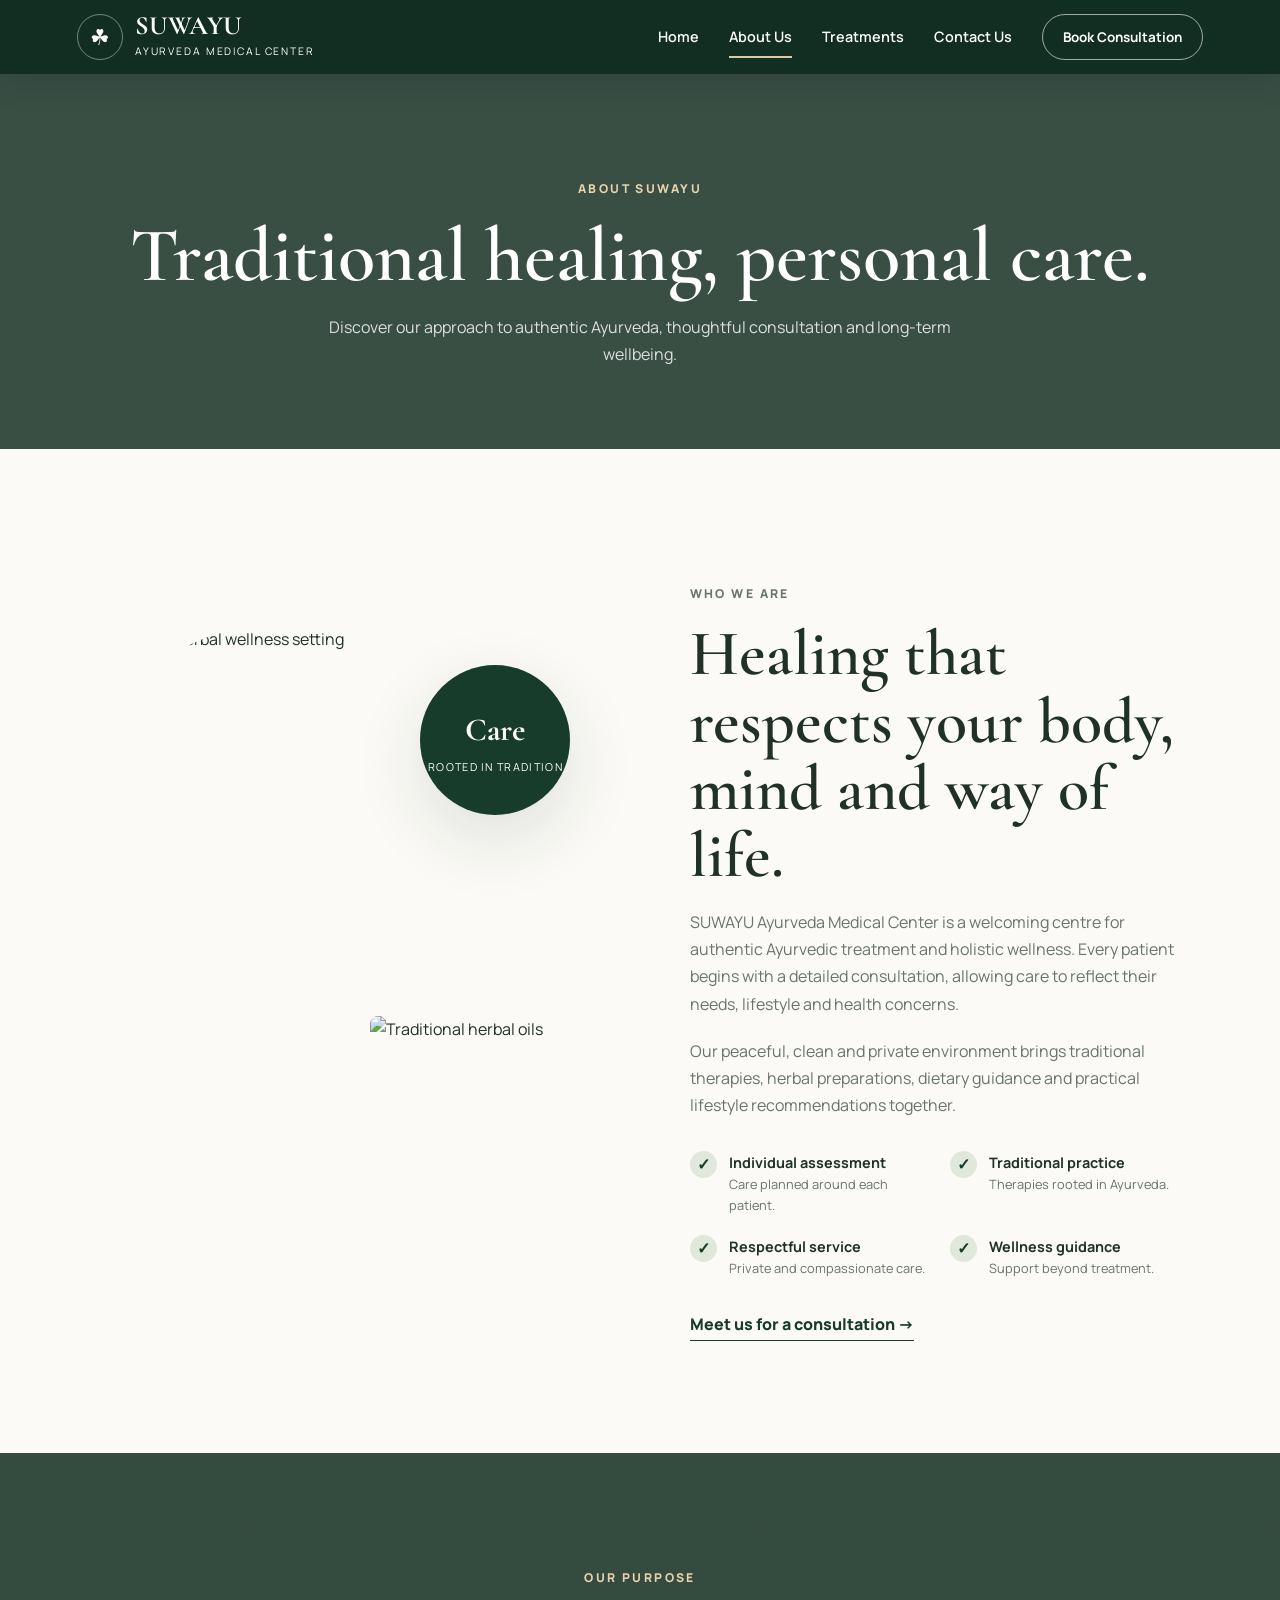
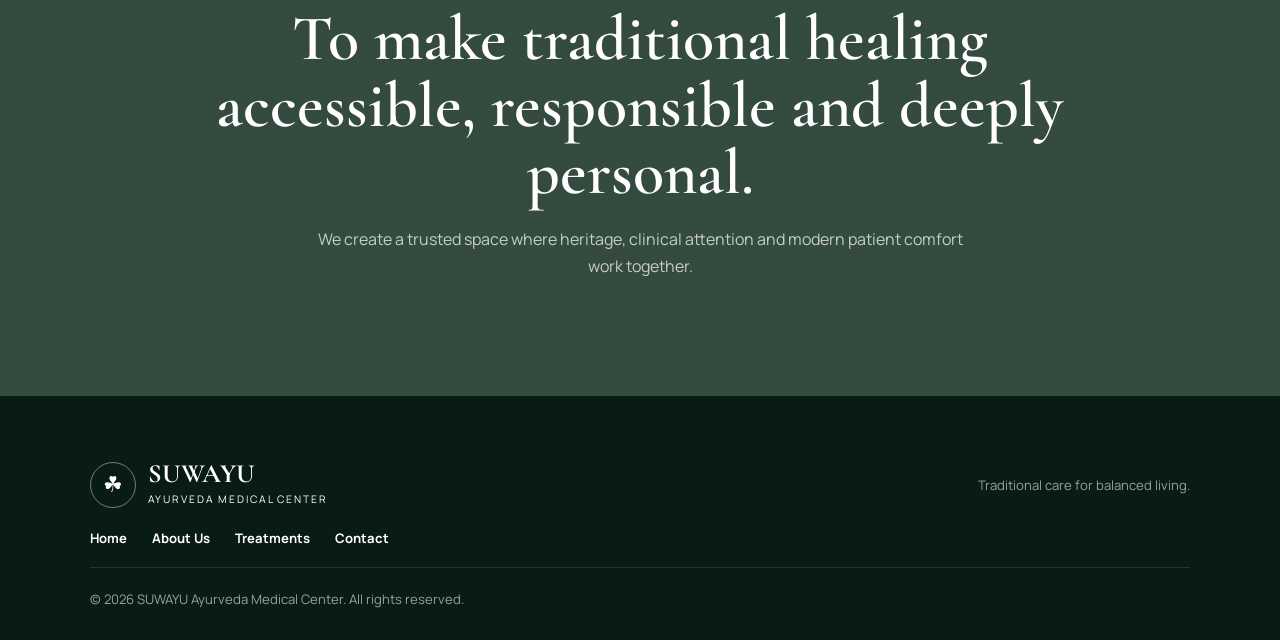
==== about.html @ ea16b59e "Add files via upload" ====
<!DOCTYPE html><html lang="en"><head><meta charset="UTF-8"><meta name="viewport" content="width=device-width,initial-scale=1"><title>About Us | SUWAYU Ayurveda Medical Center</title><link rel="preconnect" href="https://fonts.googleapis.com"><link rel="preconnect" href="https://fonts.gstatic.com" crossorigin><link href="https://fonts.googleapis.com/css2?family=Cormorant+Garamond:wght@500;600;700&family=Manrope:wght@400;500;600;700&display=swap" rel="stylesheet"><link rel="stylesheet" href="styles.css"></head>
<body class="inner-page"><header class="site-header"><a href="index.html" class="brand"><span class="brand-mark">☘</span><span><strong>SUWAYU</strong><small>Ayurveda Medical Center</small></span></a><button class="menu-button" id="menuButton" aria-label="Open navigation" aria-expanded="false"><span></span><span></span><span></span></button><nav class="main-nav" id="mainNav"><a href="index.html" class="nav-link">Home</a><a href="about.html" class="nav-link active">About Us</a><a href="treatments.html" class="nav-link">Treatments</a><a href="contact.html" class="nav-link">Contact Us</a><a href="contact.html" class="nav-cta">Book Consultation</a></nav></header>
<main><section class="page-banner"><p class="eyebrow light">About SUWAYU</p><h1>Traditional healing, personal care.</h1><p>Discover our approach to authentic Ayurveda, thoughtful consultation and long-term wellbeing.</p></section>
<section class="about section"><div class="about-images reveal"><img class="about-main" src="https://images.unsplash.com/photo-1515377905703-c4788e51af15?auto=format&fit=crop&w=1000&q=85" alt="Peaceful herbal wellness setting"><img class="about-small" src="https://images.unsplash.com/photo-1611073615848-d6ff6215931f?auto=format&fit=crop&w=700&q=85" alt="Traditional herbal oils"><div class="experience-badge"><strong>Care</strong><span>Rooted in tradition</span></div></div><div class="about-content reveal"><p class="eyebrow">Who we are</p><h2>Healing that respects your body, mind and way of life.</h2><p>SUWAYU Ayurveda Medical Center is a welcoming centre for authentic Ayurvedic treatment and holistic wellness. Every patient begins with a detailed consultation, allowing care to reflect their needs, lifestyle and health concerns.</p><p>Our peaceful, clean and private environment brings traditional therapies, herbal preparations, dietary guidance and practical lifestyle recommendations together.</p><div class="values"><div><span>✓</span><p><strong>Individual assessment</strong><br>Care planned around each patient.</p></div><div><span>✓</span><p><strong>Traditional practice</strong><br>Therapies rooted in Ayurveda.</p></div><div><span>✓</span><p><strong>Respectful service</strong><br>Private and compassionate care.</p></div><div><span>✓</span><p><strong>Wellness guidance</strong><br>Support beyond treatment.</p></div></div><a href="contact.html" class="text-link">Meet us for a consultation <span>→</span></a></div></section><section class="mission section"><div class="mission-card reveal"><p class="eyebrow light">Our purpose</p><h2>To make traditional healing accessible, responsible and deeply personal.</h2><p>We create a trusted space where heritage, clinical attention and modern patient comfort work together.</p></div></section></main>
<footer><div class="footer-brand"><span class="brand-mark">☘</span><div><strong>SUWAYU</strong><small>Ayurveda Medical Center</small></div></div><p>Traditional care for balanced living.</p><div class="footer-links"><a href="index.html">Home</a><a href="about.html">About Us</a><a href="treatments.html">Treatments</a><a href="contact.html">Contact</a></div><p class="copyright">© <span id="year"></span> SUWAYU Ayurveda Medical Center. All rights reserved.</p></footer><button class="back-to-top" id="backToTop">↑</button><script src="script.js"></script></body></html>
---- styles.css ----
:root {
    --forest: #173c2b;
    --forest-dark: #0e291d;
    --leaf: #5f7e4d;
    --sage: #dfe8da;
    --cream: #f6f1e7;
    --sand: #dfc9a4;
    --gold: #b18b4d;
    --ink: #203129;
    --muted: #68746d;
    --white: #ffffff;
    --shadow: 0 24px 70px rgba(19, 49, 34, .12);
    --radius: 24px;
}

* { box-sizing: border-box; margin: 0; padding: 0; }
html { scroll-behavior: smooth; }
body {
    font-family: "Manrope", sans-serif;
    color: var(--ink);
    background: #fbfaf6;
    line-height: 1.7;
    overflow-x: hidden;
}
img { width: 100%; display: block; object-fit: cover; }
a { color: inherit; text-decoration: none; }
button, input, textarea, select { font: inherit; }
button { cursor: pointer; }
section { scroll-margin-top: 90px; }
.home-preview { display: none; }
.inner-page .site-header {
    position: fixed;
    height: 74px;
    background: rgba(14, 41, 29, .98);
    box-shadow: 0 10px 30px rgba(0,0,0,.12);
}
.inner-page main { padding-top: 74px; }
.page-banner {
    padding: 105px 6% 80px;
    color: white;
    text-align: center;
    background: linear-gradient(rgba(14,41,29,.82), rgba(14,41,29,.82)), url('https://images.unsplash.com/photo-1600334089648-b0d9d3028eb2?auto=format&fit=crop&w=1800&q=80') center/cover;
}
.page-banner h1 { font: 600 clamp(3rem, 6vw, 5.2rem)/1.05 "Cormorant Garamond", serif; }
.page-banner p:last-child { max-width: 650px; margin: 18px auto 0; color: rgba(255,255,255,.82); }

.site-header {
    position: fixed;
    top: 0;
    left: 0;
    width: 100%;
    height: 86px;
    padding: 0 6%;
    display: flex;
    align-items: center;
    justify-content: space-between;
    z-index: 1000;
    color: white;
    transition: .35s ease;
}
.site-header.scrolled {
    height: 74px;
    background: rgba(14, 41, 29, .96);
    backdrop-filter: blur(16px);
    box-shadow: 0 10px 30px rgba(0,0,0,.12);
}
.brand, .footer-brand {
    display: flex;
    align-items: center;
    gap: 12px;
}
.brand-mark {
    width: 46px;
    height: 46px;
    border: 1px solid rgba(255,255,255,.42);
    border-radius: 50%;
    display: grid;
    place-items: center;
    font-size: 1.35rem;
}
.brand strong, .footer-brand strong {
    display: block;
    font-family: "Cormorant Garamond", serif;
    font-size: 1.65rem;
    line-height: 1;
}
.brand small, .footer-brand small {
    display: block;
    margin-top: 4px;
    font-size: .65rem;
    text-transform: uppercase;
    letter-spacing: .18em;
}
.main-nav {
    display: flex;
    align-items: center;
    gap: 30px;
}
.nav-link {
    font-size: .9rem;
    font-weight: 600;
    position: relative;
}
.nav-link::after {
    content: "";
    position: absolute;
    left: 0;
    bottom: -9px;
    width: 0;
    height: 2px;
    background: var(--sand);
    transition: .25s;
}
.nav-link:hover::after, .nav-link.active::after { width: 100%; }
.nav-cta {
    border: 1px solid rgba(255,255,255,.6);
    border-radius: 999px;
    padding: 11px 20px;
    font-size: .84rem;
    font-weight: 700;
}
.menu-button {
    display: none;
    border: 0;
    background: transparent;
}
.menu-button span {
    display: block;
    width: 26px;
    height: 2px;
    margin: 5px;
    background: white;
}

.hero {
    height: min(900px, 100vh);
    min-height: 720px;
    color: white;
    position: relative;
    overflow: hidden;
}
.slide {
    position: absolute;
    inset: 0;
    background-size: cover;
    background-position: center;
    opacity: 0;
    transform: scale(1.06);
    transition: opacity 1s ease, transform 7s ease;
}
.slide.active { opacity: 1; transform: scale(1); }
.hero::after {
    content: "";
    position: absolute;
    inset: 0;
    background: linear-gradient(180deg, rgba(0,0,0,.12), transparent 55%, rgba(0,0,0,.38));
    pointer-events: none;
}
.hero-content {
    position: relative;
    z-index: 2;
    width: min(760px, 88%);
    padding-top: 220px;
    margin-left: 8%;
}
.eyebrow {
    color: var(--gold);
    font-size: .76rem;
    font-weight: 800;
    letter-spacing: .2em;
    text-transform: uppercase;
    margin-bottom: 16px;
}
.eyebrow.light { color: #e7d2a9; }
.hero h1, h2, .contact-form h3 {
    font-family: "Cormorant Garamond", serif;
    line-height: 1.05;
    font-weight: 600;
}
.hero h1 {
    max-width: 720px;
    font-size: clamp(3.5rem, 7vw, 6.4rem);
    letter-spacing: -.035em;
}
.hero-content > p:not(.eyebrow) {
    max-width: 630px;
    margin-top: 24px;
    color: rgba(255,255,255,.84);
    font-size: 1.05rem;
}
.hero-actions { display: flex; gap: 14px; margin-top: 36px; flex-wrap: wrap; }
.button {
    display: inline-flex;
    align-items: center;
    justify-content: center;
    border: 0;
    border-radius: 999px;
    padding: 14px 24px;
    font-weight: 800;
    font-size: .88rem;
    transition: transform .25s, background .25s;
}
.button:hover { transform: translateY(-3px); }
.button-primary { background: var(--sand); color: var(--forest-dark); }
.button-outline { border: 1px solid rgba(255,255,255,.65); color: white; }
.button-dark { width: 100%; background: var(--forest); color: white; }
.hero-stats {
    position: absolute;
    right: 7%;
    bottom: 58px;
    z-index: 2;
    display: flex;
    gap: 1px;
    background: rgba(255,255,255,.18);
    backdrop-filter: blur(12px);
}
.hero-stats div {
    min-width: 155px;
    padding: 20px 25px;
    background: rgba(14,41,29,.68);
}
.hero-stats strong { display: block; font-family: "Cormorant Garamond", serif; font-size: 1.4rem; }
.hero-stats span { font-size: .72rem; color: rgba(255,255,255,.66); }
.slider-controls {
    position: absolute;
    left: 8%;
    bottom: 62px;
    z-index: 3;
    display: flex;
    align-items: center;
    gap: 14px;
}
.slider-arrow {
    width: 42px; height: 42px;
    border-radius: 50%;
    border: 1px solid rgba(255,255,255,.5);
    background: rgba(0,0,0,.12);
    color: white;
}
.slider-dots { display: flex; gap: 8px; }
.slider-dot {
    width: 22px; height: 3px;
    border: 0;
    background: rgba(255,255,255,.4);
}
.slider-dot.active { background: white; }

.section { padding: 115px 7%; }
.section-heading { max-width: 680px; margin-bottom: 52px; }
.section-heading.centered { text-align: center; margin-left: auto; margin-right: auto; }
.section-heading h2, .about-content h2, .mission-card h2, .contact-details h2 {
    font-size: clamp(2.7rem, 5vw, 4.7rem);
}
.section-heading > p:last-child, .about-content > p, .mission-card > p:last-child {
    color: var(--muted);
    margin-top: 20px;
}
.quick-services { background: var(--cream); }
.service-grid {
    display: grid;
    grid-template-columns: repeat(4, 1fr);
    gap: 18px;
}
.mini-card {
    min-height: 270px;
    padding: 32px;
    background: rgba(255,255,255,.7);
    border: 1px solid rgba(23,60,43,.08);
    border-radius: 20px;
    transition: .3s;
}
.mini-card:hover { transform: translateY(-8px); box-shadow: var(--shadow); background: white; }
.mini-card > span { color: var(--gold); font-weight: 800; font-size: .78rem; }
.mini-card h3, .treatment-card h3, .process-step h3 {
    font-family: "Cormorant Garamond", serif;
    font-size: 2rem;
    margin: 34px 0 12px;
}
.mini-card p, .treatment-card p, .process-step p { color: var(--muted); font-size: .91rem; }

.about {
    display: grid;
    grid-template-columns: 1fr 1fr;
    gap: 9%;
    align-items: center;
}
.about-images { position: relative; min-height: 650px; }
.about-main {
    width: 84%;
    height: 590px;
    border-radius: 180px 180px 24px 24px;
}
.about-small {
    position: absolute;
    right: 0;
    bottom: 10px;
    width: 46%;
    height: 260px;
    border: 10px solid #fbfaf6;
    border-radius: 18px;
}
.experience-badge {
    position: absolute;
    right: 4%;
    top: 6%;
    width: 150px;
    height: 150px;
    border-radius: 50%;
    background: var(--forest);
    color: white;
    display: grid;
    place-content: center;
    text-align: center;
    box-shadow: var(--shadow);
}
.experience-badge strong { font-family: "Cormorant Garamond", serif; font-size: 2rem; }
.experience-badge span { font-size: .68rem; text-transform: uppercase; letter-spacing: .12em; }
.about-content > p { margin-bottom: 16px; }
.values {
    display: grid;
    grid-template-columns: 1fr 1fr;
    gap: 20px;
    margin: 32px 0;
}
.values div { display: flex; gap: 12px; }
.values span {
    flex: 0 0 27px; height: 27px;
    border-radius: 50%;
    display: grid; place-items: center;
    background: var(--sage);
    color: var(--forest);
    font-weight: 900;
}
.values p { font-size: .8rem; line-height: 1.6; color: var(--muted); }
.values strong { color: var(--ink); font-size: .9rem; }
.text-link { font-weight: 800; color: var(--forest); border-bottom: 1px solid var(--forest); padding-bottom: 5px; }

.mission {
    min-height: 520px;
    display: grid;
    place-items: center;
    background:
        linear-gradient(rgba(14,41,29,.84), rgba(14,41,29,.84)),
        url('https://images.unsplash.com/photo-1540555700478-4be289fbecef?auto=format&fit=crop&w=2000&q=85') center/cover fixed;
}
.mission-card { max-width: 920px; text-align: center; color: white; }
.mission-card > p:last-child { color: rgba(255,255,255,.72); max-width: 680px; margin-left: auto; margin-right: auto; }

.treatments { background: #f9f7f1; }
.treatment-grid {
    display: grid;
    grid-template-columns: repeat(2, 1fr);
    gap: 24px;
}
.treatment-card {
    min-height: 420px;
    display: grid;
    grid-template-columns: .9fr 1.1fr;
    overflow: hidden;
    border-radius: var(--radius);
    background: white;
    box-shadow: 0 10px 35px rgba(23,60,43,.06);
    transition: .3s;
}
.treatment-card:hover { transform: translateY(-6px); box-shadow: var(--shadow); }
.treatment-card img { height: 100%; min-height: 420px; }
.treatment-card > div { padding: 38px 32px; display: flex; flex-direction: column; align-items: flex-start; }
.treatment-card span { color: var(--gold); font-size: .7rem; font-weight: 800; text-transform: uppercase; letter-spacing: .16em; }
.treatment-card h3 { margin: 22px 0 14px; font-size: 2.15rem; line-height: 1.05; }
.treatment-card h3 small { display: block; margin-top: 10px; font-family: "Manrope", sans-serif; font-size: .9rem; }
.treatment-card a:not(.button) { margin-top: auto; padding-top: 28px; color: var(--forest); font-weight: 800; font-size: .82rem; }
.consultation-card { background: var(--forest); color: white; grid-template-columns: 1fr; }
.consultation-card > div { padding: 52px; justify-content: center; }
.consultation-card p { color: rgba(255,255,255,.68); }
.consultation-card .button { margin-top: 28px; }

.process { background: var(--white); }
.process-grid { display: grid; grid-template-columns: repeat(4, 1fr); position: relative; }
.process-grid::before {
    content: "";
    position: absolute;
    top: 30px; left: 12%; right: 12%;
    height: 1px; background: #d8dfda;
}
.process-step { text-align: center; padding: 0 25px; position: relative; }
.process-step strong {
    width: 60px; height: 60px;
    border-radius: 50%;
    display: grid; place-items: center;
    margin: auto;
    background: var(--cream);
    color: var(--forest);
    border: 1px solid #d8dfda;
    position: relative;
}
.process-step h3 { margin: 24px 0 8px; font-size: 1.65rem; }

.contact { padding-bottom: 0; }
.contact-panel {
    display: grid;
    grid-template-columns: .85fr 1.15fr;
    border-radius: 30px;
    overflow: hidden;
    box-shadow: var(--shadow);
}
.contact-details { background: var(--forest-dark); color: white; padding: 65px; }
.contact-details > p:nth-of-type(2) { color: rgba(255,255,255,.67); margin: 20px 0 36px; }
.contact-item { display: flex; gap: 18px; margin: 25px 0; }
.contact-item > span {
    width: 42px; height: 42px; flex: 0 0 42px;
    border-radius: 50%; display: grid; place-items: center;
    background: rgba(255,255,255,.08); color: var(--sand);
}
.contact-item strong { font-size: .84rem; }
.contact-item p { color: rgba(255,255,255,.65); font-size: .82rem; margin-top: 4px; }
.contact-form { padding: 65px; background: var(--cream); }
.contact-form h3 { font-size: 2.6rem; margin-bottom: 28px; }
.field-row { display: grid; grid-template-columns: 1fr 1fr; gap: 16px; }
label { display: block; margin-bottom: 17px; font-size: .75rem; font-weight: 800; }
input, textarea, select {
    width: 100%;
    margin-top: 7px;
    padding: 14px 16px;
    border: 1px solid #d4d9d4;
    border-radius: 10px;
    background: rgba(255,255,255,.7);
    color: var(--ink);
    outline: none;
}
input:focus, textarea:focus, select:focus { border-color: var(--leaf); box-shadow: 0 0 0 3px rgba(95,126,77,.12); }
textarea { resize: vertical; }
.form-message { min-height: 24px; margin-top: 12px; font-size: .8rem; color: var(--forest); }
.map-wrap { margin: 55px -7% 0; line-height: 0; }

footer {
    background: #091c14;
    color: white;
    padding: 65px 7% 30px;
    display: grid;
    grid-template-columns: 1fr auto;
    gap: 18px;
    align-items: center;
}
footer > p { color: rgba(255,255,255,.58); font-size: .82rem; }
.footer-links { display: flex; gap: 25px; font-size: .82rem; font-weight: 700; }
.copyright, .disclaimer { grid-column: 1 / -1; border-top: 1px solid rgba(255,255,255,.1); padding-top: 20px; }
.disclaimer { border: 0; padding-top: 0; font-size: .7rem; }

.back-to-top {
    position: fixed;
    right: 25px;
    bottom: 25px;
    width: 46px;
    height: 46px;
    border: 0;
    border-radius: 50%;
    background: var(--forest);
    color: white;
    z-index: 900;
    opacity: 0;
    pointer-events: none;
    transform: translateY(10px);
    transition: .3s;
}
.back-to-top.visible { opacity: 1; pointer-events: auto; transform: translateY(0); }

.reveal { opacity: 0; transform: translateY(25px); transition: opacity .8s ease, transform .8s ease; }
.reveal.visible { opacity: 1; transform: none; }

/* Individual treatment pages */
.treatment-hero {
    min-height: 650px;
    padding: 150px 8% 80px;
    display: flex;
    align-items: center;
    color: white;
    background-position: center;
    background-size: cover;
}
.treatment-hero > div { max-width: 760px; }
.treatment-hero h1 {
    font: 600 clamp(3.5rem, 7vw, 6rem)/1.05 "Cormorant Garamond", serif;
}
.treatment-hero p:last-child {
    max-width: 650px;
    margin-top: 20px;
    color: rgba(255,255,255,.82);
}
.treatment-details {
    display: grid;
    grid-template-columns: 1fr 1fr;
    gap: 7%;
}
.treatment-details h2 {
    font: 600 clamp(2.7rem, 5vw, 4.2rem)/1.05 "Cormorant Garamond", serif;
    margin-bottom: 20px;
}
.treatment-details > div > p:not(.eyebrow) { color: var(--muted); }
.treatment-details img {
    height: 350px;
    margin-top: 30px;
    border-radius: 22px;
}
.workflow-list { display: grid; gap: 14px; }
.workflow-list article {
    position: relative;
    padding: 22px 22px 22px 78px;
    border: 1px solid rgba(23,60,43,.1);
    border-radius: 16px;
    background: white;
}
.workflow-list article strong {
    position: absolute;
    left: 20px;
    top: 24px;
    width: 40px;
    height: 40px;
    display: grid;
    place-items: center;
    border-radius: 50%;
    background: var(--sage);
    color: var(--forest);
}
.workflow-list h3 {
    margin: 0 0 5px;
    font-family: "Cormorant Garamond", serif;
    font-size: 1.55rem;
}
.workflow-list p { color: var(--muted); font-size: .85rem; }
.safety-note {
    margin-top: 20px;
    padding: 16px;
    border-left: 4px solid var(--gold);
    background: var(--cream);
    font-size: .82rem;
}
.treatment-cta {
    padding: 85px 7%;
    color: white;
    text-align: center;
    background: var(--forest);
}
.treatment-cta h2 {
    font: 600 clamp(2.5rem, 5vw, 4rem)/1.05 "Cormorant Garamond", serif;
}
.treatment-cta p { margin: 15px 0 25px; color: rgba(255,255,255,.7); }

@media (max-width: 1100px) {
    .main-nav { gap: 18px; }
    .nav-cta { display: none; }
    .service-grid { grid-template-columns: repeat(2, 1fr); }
    .about { gap: 5%; }
    .treatment-card { grid-template-columns: 1fr; }
    .treatment-card img { height: 260px; min-height: 260px; }
}

@media (max-width: 820px) {
    .site-header { padding: 0 5%; }
    .menu-button { display: block; }
    .main-nav {
        position: absolute;
        top: 74px;
        left: 5%;
        right: 5%;
        padding: 24px;
        border-radius: 16px;
        background: var(--forest-dark);
        flex-direction: column;
        align-items: flex-start;
        transform: translateY(-15px);
        opacity: 0;
        pointer-events: none;
        transition: .25s;
    }
    .main-nav.open { opacity: 1; transform: none; pointer-events: auto; }
    .hero { min-height: 760px; }
    .hero-content { margin-left: 6%; padding-top: 180px; }
    .hero-stats { display: none; }
    .slider-controls { left: 6%; }
    .section { padding: 85px 6%; }
    .about { grid-template-columns: 1fr; }
    .about-images { min-height: 560px; }
    .about-main { height: 500px; }
    .treatment-grid { grid-template-columns: 1fr; }
    .process-grid { grid-template-columns: repeat(2, 1fr); gap: 45px 15px; }
    .process-grid::before { display: none; }
    .contact-panel { grid-template-columns: 1fr; }
    .treatment-details { grid-template-columns: 1fr; gap: 55px; }
    .map-wrap { margin-left: -6%; margin-right: -6%; }
}

@media (max-width: 560px) {
    .brand strong { font-size: 1.35rem; }
    .brand-mark { width: 40px; height: 40px; }
    .hero h1 { font-size: 3.25rem; }
    .hero-content { padding-top: 150px; }
    .service-grid, .values, .process-grid, .field-row { grid-template-columns: 1fr; }
    .about-images { min-height: 460px; }
    .about-main { width: 92%; height: 420px; }
    .about-small { height: 190px; }
    .experience-badge { width: 120px; height: 120px; }
    .treatment-card > div, .consultation-card > div { padding: 32px 25px; }
    .contact-details, .contact-form { padding: 42px 25px; }
    .treatment-hero { min-height: 600px; padding: 130px 6% 60px; }
    .treatment-hero h1 { font-size: 3.2rem; }
    .treatment-details img { height: 260px; }
    .section-heading h2, .about-content h2, .mission-card h2, .contact-details h2 { font-size: 2.8rem; }
    footer { grid-template-columns: 1fr; }
    .footer-links { flex-wrap: wrap; }
}
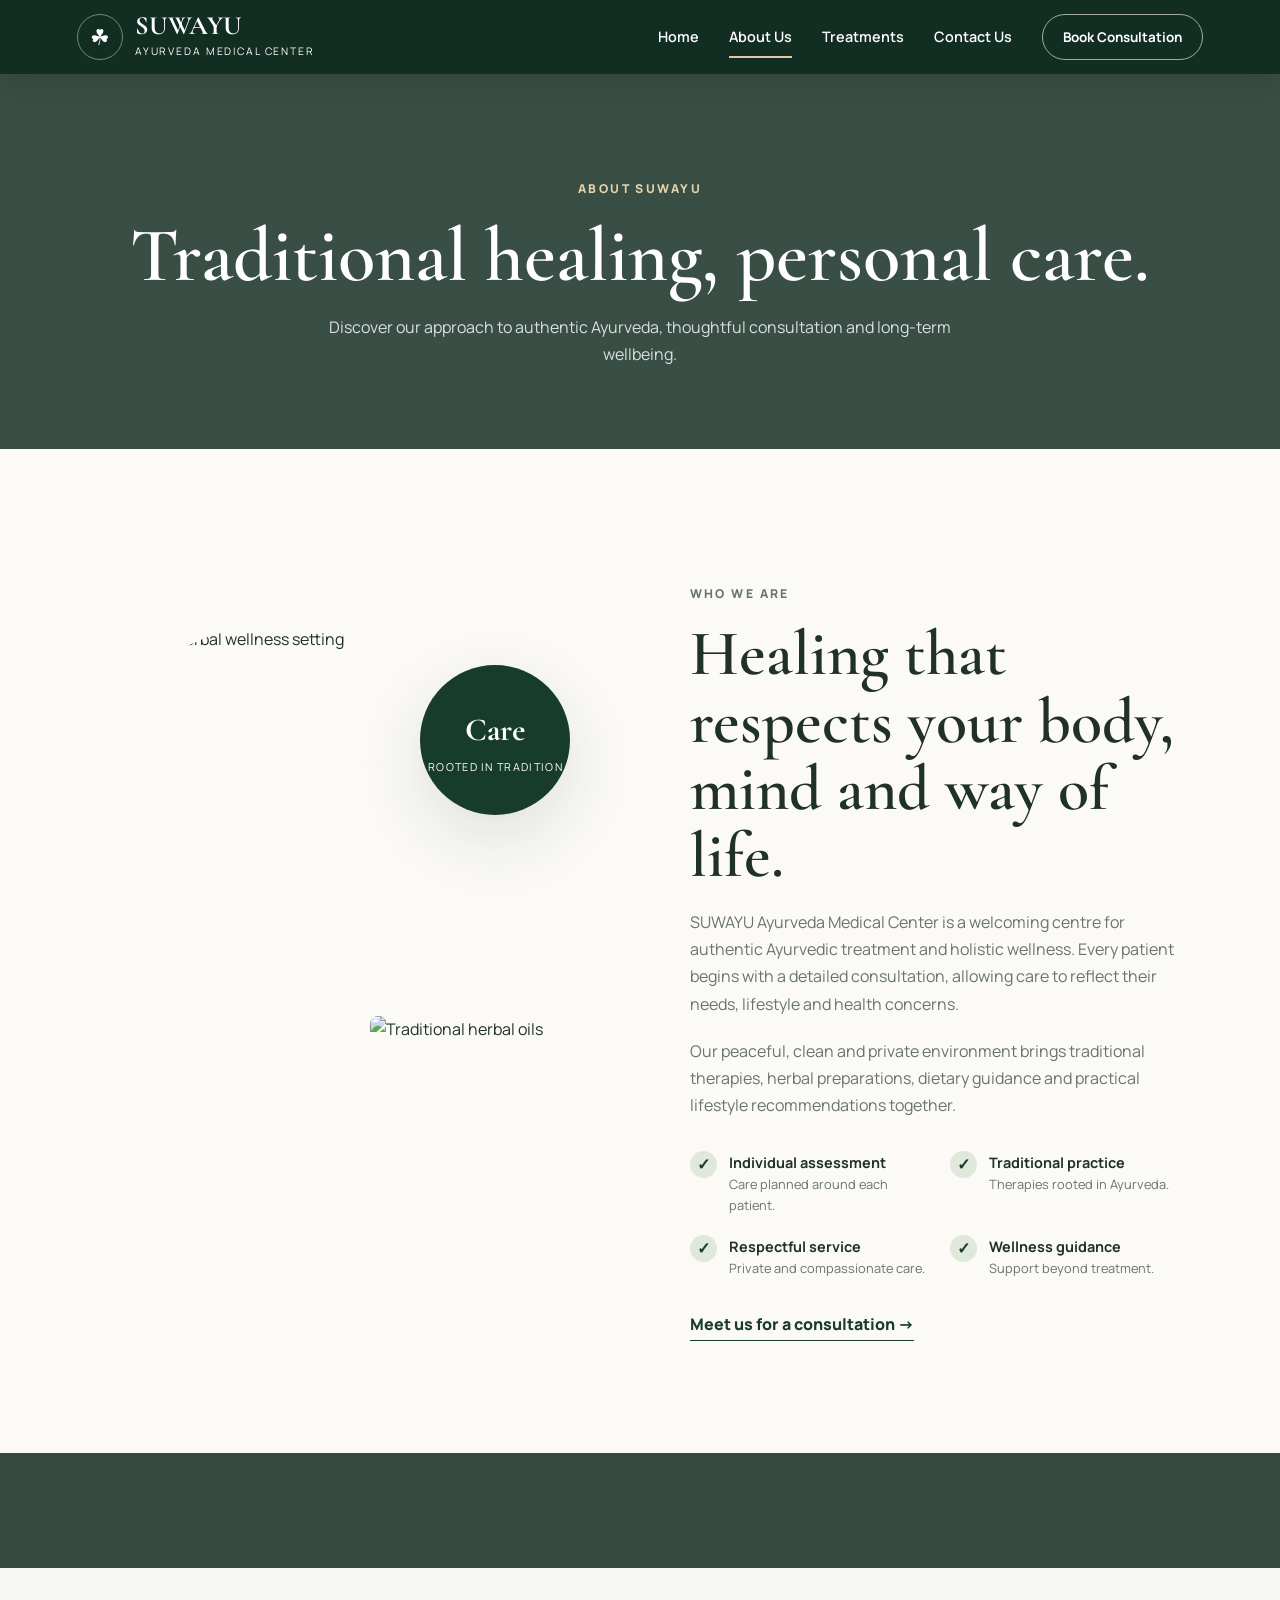
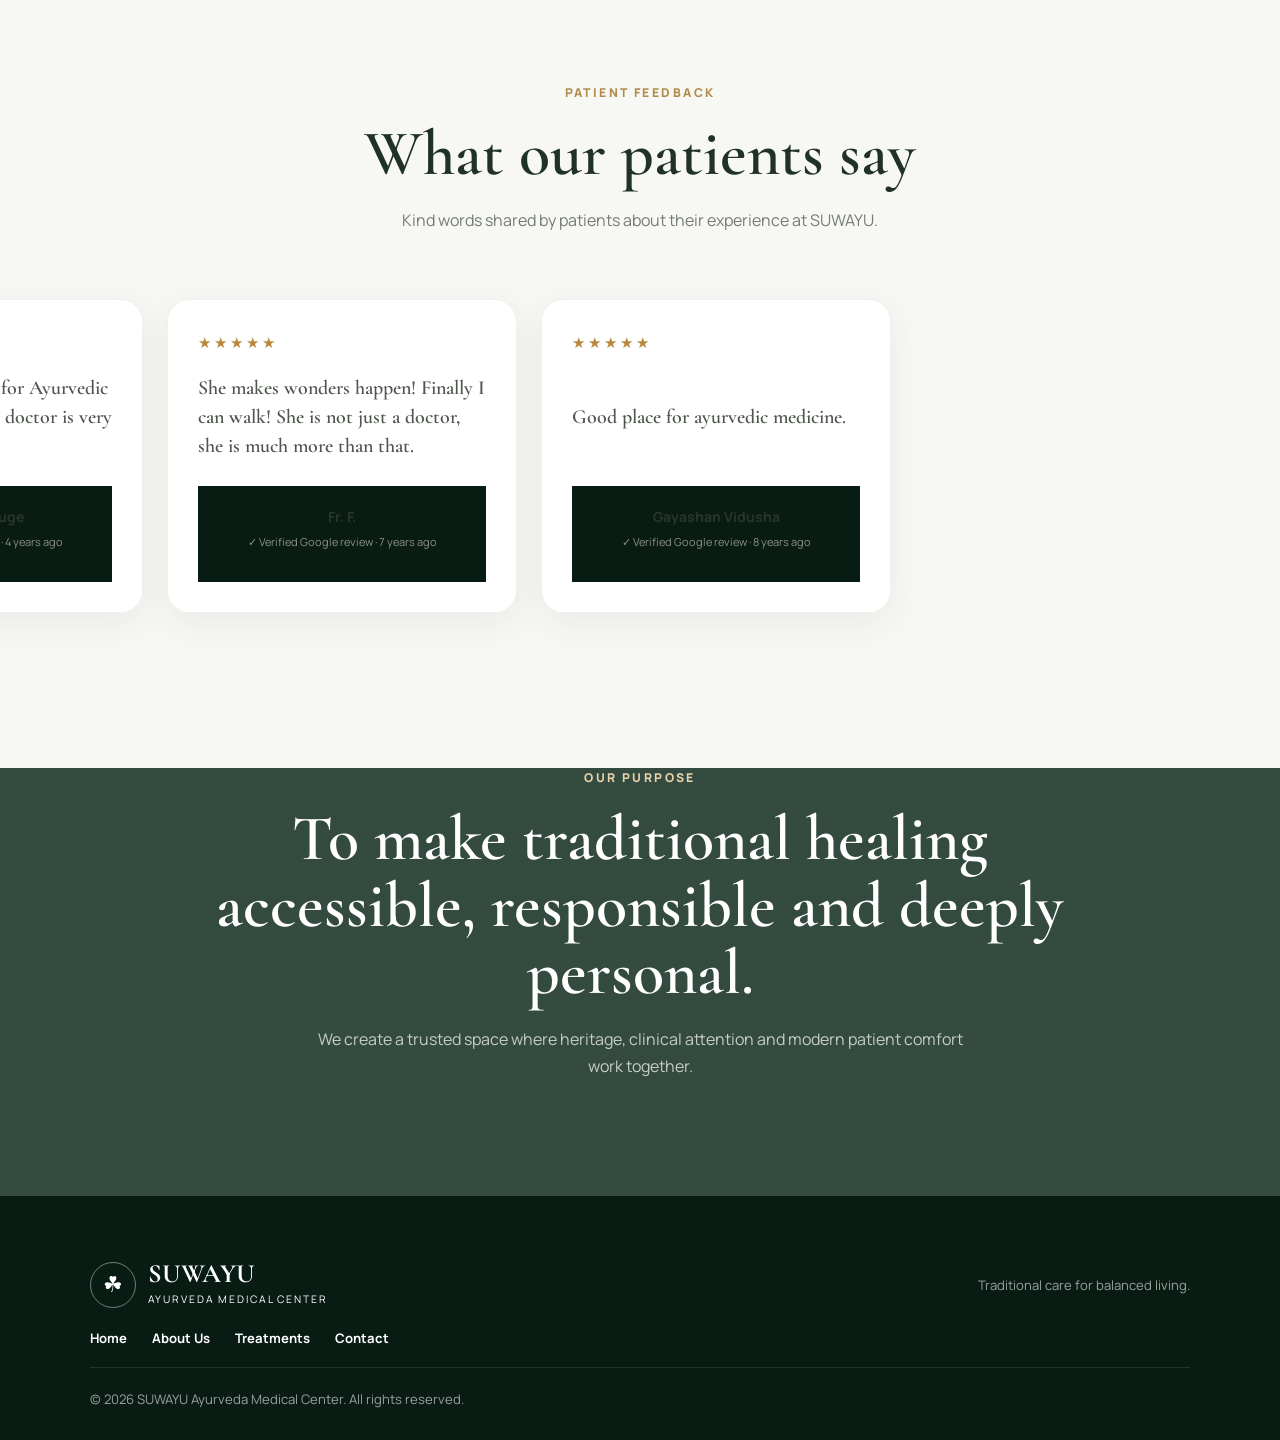
==== commit 3e98faf6: "Added patient feedback section to About Us" ====
--- a/about.html
+++ b/about.html
@@ -1,5 +1,326 @@
-<!DOCTYPE html><html lang="en"><head><meta charset="UTF-8"><meta name="viewport" content="width=device-width,initial-scale=1"><title>About Us | SUWAYU Ayurveda Medical Center</title><link rel="preconnect" href="https://fonts.googleapis.com"><link rel="preconnect" href="https://fonts.gstatic.com" crossorigin><link href="https://fonts.googleapis.com/css2?family=Cormorant+Garamond:wght@500;600;700&family=Manrope:wght@400;500;600;700&display=swap" rel="stylesheet"><link rel="stylesheet" href="styles.css"></head>
-<body class="inner-page"><header class="site-header"><a href="index.html" class="brand"><span class="brand-mark">☘</span><span><strong>SUWAYU</strong><small>Ayurveda Medical Center</small></span></a><button class="menu-button" id="menuButton" aria-label="Open navigation" aria-expanded="false"><span></span><span></span><span></span></button><nav class="main-nav" id="mainNav"><a href="index.html" class="nav-link">Home</a><a href="about.html" class="nav-link active">About Us</a><a href="treatments.html" class="nav-link">Treatments</a><a href="contact.html" class="nav-link">Contact Us</a><a href="contact.html" class="nav-cta">Book Consultation</a></nav></header>
-<main><section class="page-banner"><p class="eyebrow light">About SUWAYU</p><h1>Traditional healing, personal care.</h1><p>Discover our approach to authentic Ayurveda, thoughtful consultation and long-term wellbeing.</p></section>
-<section class="about section"><div class="about-images reveal"><img class="about-main" src="https://images.unsplash.com/photo-1515377905703-c4788e51af15?auto=format&fit=crop&w=1000&q=85" alt="Peaceful herbal wellness setting"><img class="about-small" src="https://images.unsplash.com/photo-1611073615848-d6ff6215931f?auto=format&fit=crop&w=700&q=85" alt="Traditional herbal oils"><div class="experience-badge"><strong>Care</strong><span>Rooted in tradition</span></div></div><div class="about-content reveal"><p class="eyebrow">Who we are</p><h2>Healing that respects your body, mind and way of life.</h2><p>SUWAYU Ayurveda Medical Center is a welcoming centre for authentic Ayurvedic treatment and holistic wellness. Every patient begins with a detailed consultation, allowing care to reflect their needs, lifestyle and health concerns.</p><p>Our peaceful, clean and private environment brings traditional therapies, herbal preparations, dietary guidance and practical lifestyle recommendations together.</p><div class="values"><div><span>✓</span><p><strong>Individual assessment</strong><br>Care planned around each patient.</p></div><div><span>✓</span><p><strong>Traditional practice</strong><br>Therapies rooted in Ayurveda.</p></div><div><span>✓</span><p><strong>Respectful service</strong><br>Private and compassionate care.</p></div><div><span>✓</span><p><strong>Wellness guidance</strong><br>Support beyond treatment.</p></div></div><a href="contact.html" class="text-link">Meet us for a consultation <span>→</span></a></div></section><section class="mission section"><div class="mission-card reveal"><p class="eyebrow light">Our purpose</p><h2>To make traditional healing accessible, responsible and deeply personal.</h2><p>We create a trusted space where heritage, clinical attention and modern patient comfort work together.</p></div></section></main>
-<footer><div class="footer-brand"><span class="brand-mark">☘</span><div><strong>SUWAYU</strong><small>Ayurveda Medical Center</small></div></div><p>Traditional care for balanced living.</p><div class="footer-links"><a href="index.html">Home</a><a href="about.html">About Us</a><a href="treatments.html">Treatments</a><a href="contact.html">Contact</a></div><p class="copyright">© <span id="year"></span> SUWAYU Ayurveda Medical Center. All rights reserved.</p></footer><button class="back-to-top" id="backToTop">↑</button><script src="script.js"></script></body></html>
+<!doctype html>
+<html lang="en">
+  <head>
+    <meta charset="UTF-8" />
+    <meta name="viewport" content="width=device-width,initial-scale=1" />
+    <title>About Us | SUWAYU Ayurveda Medical Center</title>
+    <link rel="preconnect" href="https://fonts.googleapis.com" />
+    <link rel="preconnect" href="https://fonts.gstatic.com" crossorigin />
+    <link
+      href="https://fonts.googleapis.com/css2?family=Cormorant+Garamond:wght@500;600;700&family=Manrope:wght@400;500;600;700&display=swap"
+      rel="stylesheet"
+    />
+    <link rel="stylesheet" href="styles.css" />
+  </head>
+  <body class="inner-page">
+    <header class="site-header">
+      <a href="index.html" class="brand"
+        ><span class="brand-mark">☘</span
+        ><span
+          ><strong>SUWAYU</strong><small>Ayurveda Medical Center</small></span
+        ></a
+      ><button
+        class="menu-button"
+        id="menuButton"
+        aria-label="Open navigation"
+        aria-expanded="false"
+      >
+        <span></span><span></span><span></span>
+      </button>
+      <nav class="main-nav" id="mainNav">
+        <a href="index.html" class="nav-link">Home</a
+        ><a href="about.html" class="nav-link active">About Us</a
+        ><a href="treatments.html" class="nav-link">Treatments</a
+        ><a href="contact.html" class="nav-link">Contact Us</a
+        ><a href="contact.html" class="nav-cta">Book Consultation</a>
+      </nav>
+    </header>
+    <main>
+      <section class="page-banner">
+        <p class="eyebrow light">About SUWAYU</p>
+        <h1>Traditional healing, personal care.</h1>
+        <p>
+          Discover our approach to authentic Ayurveda, thoughtful consultation
+          and long-term wellbeing.
+        </p>
+      </section>
+      <section class="about section">
+        <div class="about-images reveal">
+          <img
+            class="about-main"
+            src="https://images.unsplash.com/photo-1515377905703-c4788e51af15?auto=format&fit=crop&w=1000&q=85"
+            alt="Peaceful herbal wellness setting"
+          /><img
+            class="about-small"
+            src="https://images.unsplash.com/photo-1611073615848-d6ff6215931f?auto=format&fit=crop&w=700&q=85"
+            alt="Traditional herbal oils"
+          />
+          <div class="experience-badge">
+            <strong>Care</strong><span>Rooted in tradition</span>
+          </div>
+        </div>
+        <div class="about-content reveal">
+          <p class="eyebrow">Who we are</p>
+          <h2>Healing that respects your body, mind and way of life.</h2>
+          <p>
+            SUWAYU Ayurveda Medical Center is a welcoming centre for authentic
+            Ayurvedic treatment and holistic wellness. Every patient begins with
+            a detailed consultation, allowing care to reflect their needs,
+            lifestyle and health concerns.
+          </p>
+          <p>
+            Our peaceful, clean and private environment brings traditional
+            therapies, herbal preparations, dietary guidance and practical
+            lifestyle recommendations together.
+          </p>
+          <div class="values">
+            <div>
+              <span>✓</span>
+              <p>
+                <strong>Individual assessment</strong><br />Care planned around
+                each patient.
+              </p>
+            </div>
+            <div>
+              <span>✓</span>
+              <p>
+                <strong>Traditional practice</strong><br />Therapies rooted in
+                Ayurveda.
+              </p>
+            </div>
+            <div>
+              <span>✓</span>
+              <p>
+                <strong>Respectful service</strong><br />Private and
+                compassionate care.
+              </p>
+            </div>
+            <div>
+              <span>✓</span>
+              <p>
+                <strong>Wellness guidance</strong><br />Support beyond
+                treatment.
+              </p>
+            </div>
+          </div>
+          <a href="contact.html" class="text-link"
+            >Meet us for a consultation <span>→</span></a
+          >
+        </div>
+      </section>
+      <section class="mission section">
+                
+            <!-- =========================
+                PATIENT FEEDBACK
+                ========================= -->
+
+            <section class="reviews section">
+            <div class="section-heading centered reveal">
+                <p class="eyebrow">Patient feedback</p>
+
+                <h2>What our patients say</h2>
+
+                <p>
+                Kind words shared by patients about their experience at SUWAYU.
+                </p>
+            </div>
+
+            <div class="marquee-wrap reveal">
+
+                <div class="marquee" aria-label="Patient reviews">
+
+                <div class="marquee-track">
+
+                    <!-- REVIEW 1 -->
+                    <div class="review-card">
+                    <div class="stars">★★★★★</div>
+
+                    <p>
+                        Highly recommended for Ayurveda treatment and good expert doctor here.
+                    </p>
+
+                    <footer>
+                        <strong>Viraj Madhuranga</strong>
+                        <span>✓ Verified Google review · 8 months ago</span>
+                    </footer>
+                    </div>
+
+
+                    <!-- REVIEW 2 -->
+                    <div class="review-card">
+                    <div class="stars">★★★★★</div>
+
+                    <p>
+                        We used to get the treatments since 2015. For my father she was a
+                        real caring doctor. Excellent service.
+                    </p>
+
+                    <footer>
+                        <strong>Aruni Nilangi</strong>
+                        <span>✓ Verified Google review · 4 years ago</span>
+                    </footer>
+                    </div>
+
+
+                    <!-- REVIEW 3 -->
+                    <div class="review-card">
+                    <div class="stars">★★★★★</div>
+
+                    <p>
+                        It is such a great place for Ayurvedic medicine. Specially the
+                        doctor is very kind.
+                    </p>
+
+                    <footer>
+                        <strong>Roshan Waduge</strong>
+                        <span>✓ Verified Google review · 4 years ago</span>
+                    </footer>
+                    </div>
+
+
+                    <!-- REVIEW 4 -->
+                    <div class="review-card">
+                    <div class="stars">★★★★★</div>
+
+                    <p>
+                        She makes wonders happen! Finally I can walk! She is not just a
+                        doctor, she is much more than that.
+                    </p>
+
+                    <footer>
+                        <strong>Fr. F.</strong>
+                        <span>✓ Verified Google review · 7 years ago</span>
+                    </footer>
+                    </div>
+
+
+                    <!-- REVIEW 5 -->
+                    <div class="review-card">
+                    <div class="stars">★★★★★</div>
+
+                    <p>
+                        Good place for ayurvedic medicine.
+                    </p>
+
+                    <footer>
+                        <strong>Gayashan Vidusha</strong>
+                        <span>✓ Verified Google review · 8 years ago</span>
+                    </footer>
+                    </div>
+
+
+                    <!-- DUPLICATE REVIEWS FOR SEAMLESS MARQUEE -->
+
+                    <div class="review-card">
+                    <div class="stars">★★★★★</div>
+
+                    <p>
+                        Highly recommended for Ayurveda treatment and good expert doctor here.
+                    </p>
+
+                    <footer>
+                        <strong>Viraj Madhuranga</strong>
+                        <span>✓ Verified Google review · 8 months ago</span>
+                    </footer>
+                    </div>
+
+
+                    <div class="review-card">
+                    <div class="stars">★★★★★</div>
+
+                    <p>
+                        We used to get the treatments since 2015. For my father she was a
+                        real caring doctor. Excellent service.
+                    </p>
+
+                    <footer>
+                        <strong>Aruni Nilangi</strong>
+                        <span>✓ Verified Google review · 4 years ago</span>
+                    </footer>
+                    </div>
+
+
+                    <div class="review-card">
+                    <div class="stars">★★★★★</div>
+
+                    <p>
+                        It is such a great place for Ayurvedic medicine. Specially the
+                        doctor is very kind.
+                    </p>
+
+                    <footer>
+                        <strong>Roshan Waduge</strong>
+                        <span>✓ Verified Google review · 4 years ago</span>
+                    </footer>
+                    </div>
+
+
+                    <div class="review-card">
+                    <div class="stars">★★★★★</div>
+
+                    <p>
+                        She makes wonders happen! Finally I can walk! She is not just a
+                        doctor, she is much more than that.
+                    </p>
+
+                    <footer>
+                        <strong>Fr. F.</strong>
+                        <span>✓ Verified Google review · 7 years ago</span>
+                    </footer>
+                    </div>
+
+
+                    <div class="review-card">
+                    <div class="stars">★★★★★</div>
+
+                    <p>
+                        Good place for ayurvedic medicine.
+                    </p>
+
+                    <footer>
+                        <strong>Gayashan Vidusha</strong>
+                        <span>✓ Verified Google review · 8 years ago</span>
+                    </footer>
+                    </div>
+
+                </div>
+
+                </div>
+
+            </div>
+            </section>
+
+
+        <div class="mission-card reveal">
+          <p class="eyebrow light">Our purpose</p>
+          <h2>
+            To make traditional healing accessible, responsible and deeply
+            personal.
+          </h2>
+          <p>
+            We create a trusted space where heritage, clinical attention and
+            modern patient comfort work together.
+          </p>
+        </div>
+      </section>
+    </main>
+    <footer>
+      <div class="footer-brand">
+        <span class="brand-mark">☘</span>
+        <div><strong>SUWAYU</strong><small>Ayurveda Medical Center</small></div>
+      </div>
+      <p>Traditional care for balanced living.</p>
+      <div class="footer-links">
+        <a href="index.html">Home</a><a href="about.html">About Us</a
+        ><a href="treatments.html">Treatments</a
+        ><a href="contact.html">Contact</a>
+      </div>
+      <p class="copyright">
+        © <span id="year"></span> SUWAYU Ayurveda Medical Center. All rights
+        reserved.
+      </p>
+    </footer>
+    <button class="back-to-top" id="backToTop">↑</button>
+    <script src="script.js"></script>
+  </body>
+</html>
--- a/styles.css
+++ b/styles.css
@@ -544,6 +544,244 @@
     font: 600 clamp(2.5rem, 5vw, 4rem)/1.05 "Cormorant Garamond", serif;
 }
 .treatment-cta p { margin: 15px 0 25px; color: rgba(255,255,255,.7); }
+
+
+
+/* ========================================
+   PATIENT FEEDBACK MARQUEE
+   ======================================== */
+
+.reviews {
+  overflow: hidden;
+  background: #f7f8f4;
+}
+
+.reviews .section-heading {
+  max-width: 650px;
+  margin: 0 auto 45px;
+  text-align: center;
+}
+
+.reviews .section-heading h2 {
+  margin-bottom: 12px;
+}
+
+.reviews .section-heading p:last-child {
+  color: #747b72;
+}
+
+
+/* Marquee */
+
+.marquee-wrap {
+  width: 100%;
+  overflow: hidden;
+  position: relative;
+}
+
+.marquee {
+  width: 100%;
+  overflow: hidden;
+  padding: 20px 0 40px;
+}
+
+
+/* Moving track */
+
+.marquee-track {
+  display: flex;
+  width: max-content;
+  gap: 24px;
+
+  animation: feedbackMarquee 35s linear infinite;
+}
+
+
+/* Cards */
+
+.review-card {
+  flex: 0 0 350px;
+
+  min-height: 250px;
+  padding: 30px;
+
+  background: rgba(255, 255, 255, 0.92);
+
+  border: 1px solid rgba(50, 70, 53, 0.08);
+  border-radius: 22px;
+
+  box-shadow:
+    0 10px 35px rgba(40, 55, 42, 0.07);
+
+  display: flex;
+  flex-direction: column;
+  justify-content: space-between;
+
+  position: relative;
+
+  transition:
+    transform 0.3s ease,
+    box-shadow 0.3s ease;
+}
+
+
+/* Hover */
+
+.review-card:hover {
+  transform: translateY(-7px);
+
+  box-shadow:
+    0 18px 45px rgba(40, 55, 42, 0.13);
+}
+
+
+/* Stars */
+
+.review-card .stars {
+  color: #b68b3c;
+
+  font-size: 15px;
+  letter-spacing: 3px;
+
+  margin-bottom: 18px;
+}
+
+
+/* Review */
+
+.review-card > p {
+  margin: 0;
+
+  font-family: "Cormorant Garamond", serif;
+
+  font-size: 20px;
+  line-height: 1.45;
+
+  font-weight: 600;
+
+  color: #4d554c;
+}
+
+
+/* Reviewer */
+
+.review-card footer {
+  margin-top: 25px;
+  padding-top: 18px;
+
+  border-top: 1px solid rgba(45, 72, 49, 0.08);
+
+  display: flex;
+  flex-direction: column;
+  gap: 5px;
+}
+
+.review-card footer strong {
+  font-family: "Manrope", sans-serif;
+
+  font-size: 14px;
+  font-weight: 700;
+
+  color: #29372b;
+}
+
+.review-card footer span {
+  font-family: "Manrope", sans-serif;
+
+  font-size: 11px;
+
+  color: #8a9087;
+}
+
+
+/* ========================================
+   AUTOMATIC MOVEMENT
+   ======================================== */
+
+@keyframes feedbackMarquee {
+
+  from {
+    transform: translateX(0);
+  }
+
+  to {
+    transform: translateX(-50%);
+  }
+
+}
+
+
+/* ========================================
+   FADE EDGES
+   ======================================== */
+
+.marquee-wrap::before,
+.marquee-wrap::after {
+  content: "";
+
+  position: absolute;
+
+  top: 0;
+  bottom: 0;
+
+  width: 100px;
+
+  z-index: 2;
+
+  pointer-events: none;
+}
+
+.marquee-wrap::before {
+  left: 0;
+
+  background:
+    linear-gradient(
+      to right,
+      #f7f8f4,
+      transparent
+    );
+}
+
+.marquee-wrap::after {
+  right: 0;
+
+  background:
+    linear-gradient(
+      to left,
+      #f7f8f4,
+      transparent
+    );
+}
+
+
+@media (max-width: 768px) {
+
+  .review-card {
+    flex: 0 0 300px;
+
+    min-height: 230px;
+
+    padding: 25px;
+  }
+
+  .review-card > p {
+    font-size: 18px;
+  }
+
+  .marquee-track {
+    gap: 16px;
+
+    animation-duration: 28s;
+  }
+
+  .marquee-wrap::before,
+  .marquee-wrap::after {
+    width: 40px;
+  }
+
+}
+
+
 
 @media (max-width: 1100px) {
     .main-nav { gap: 18px; }
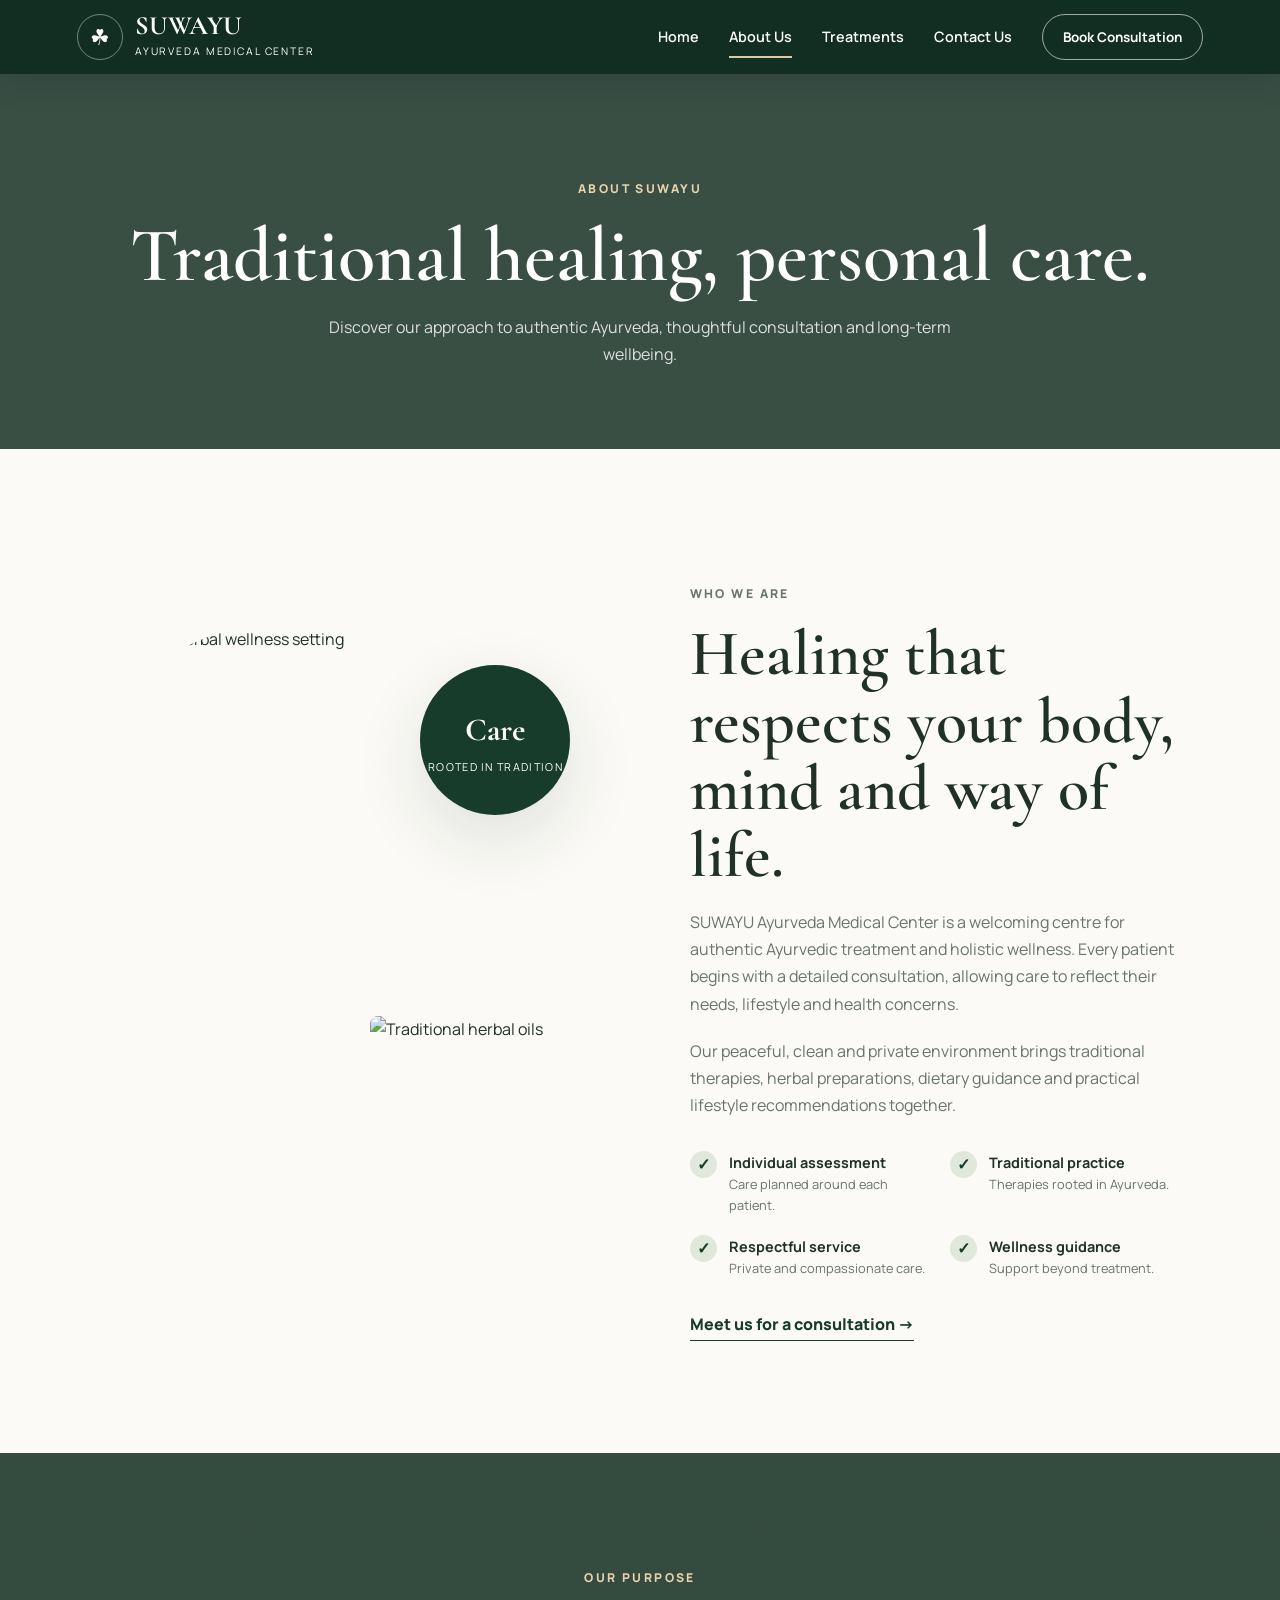
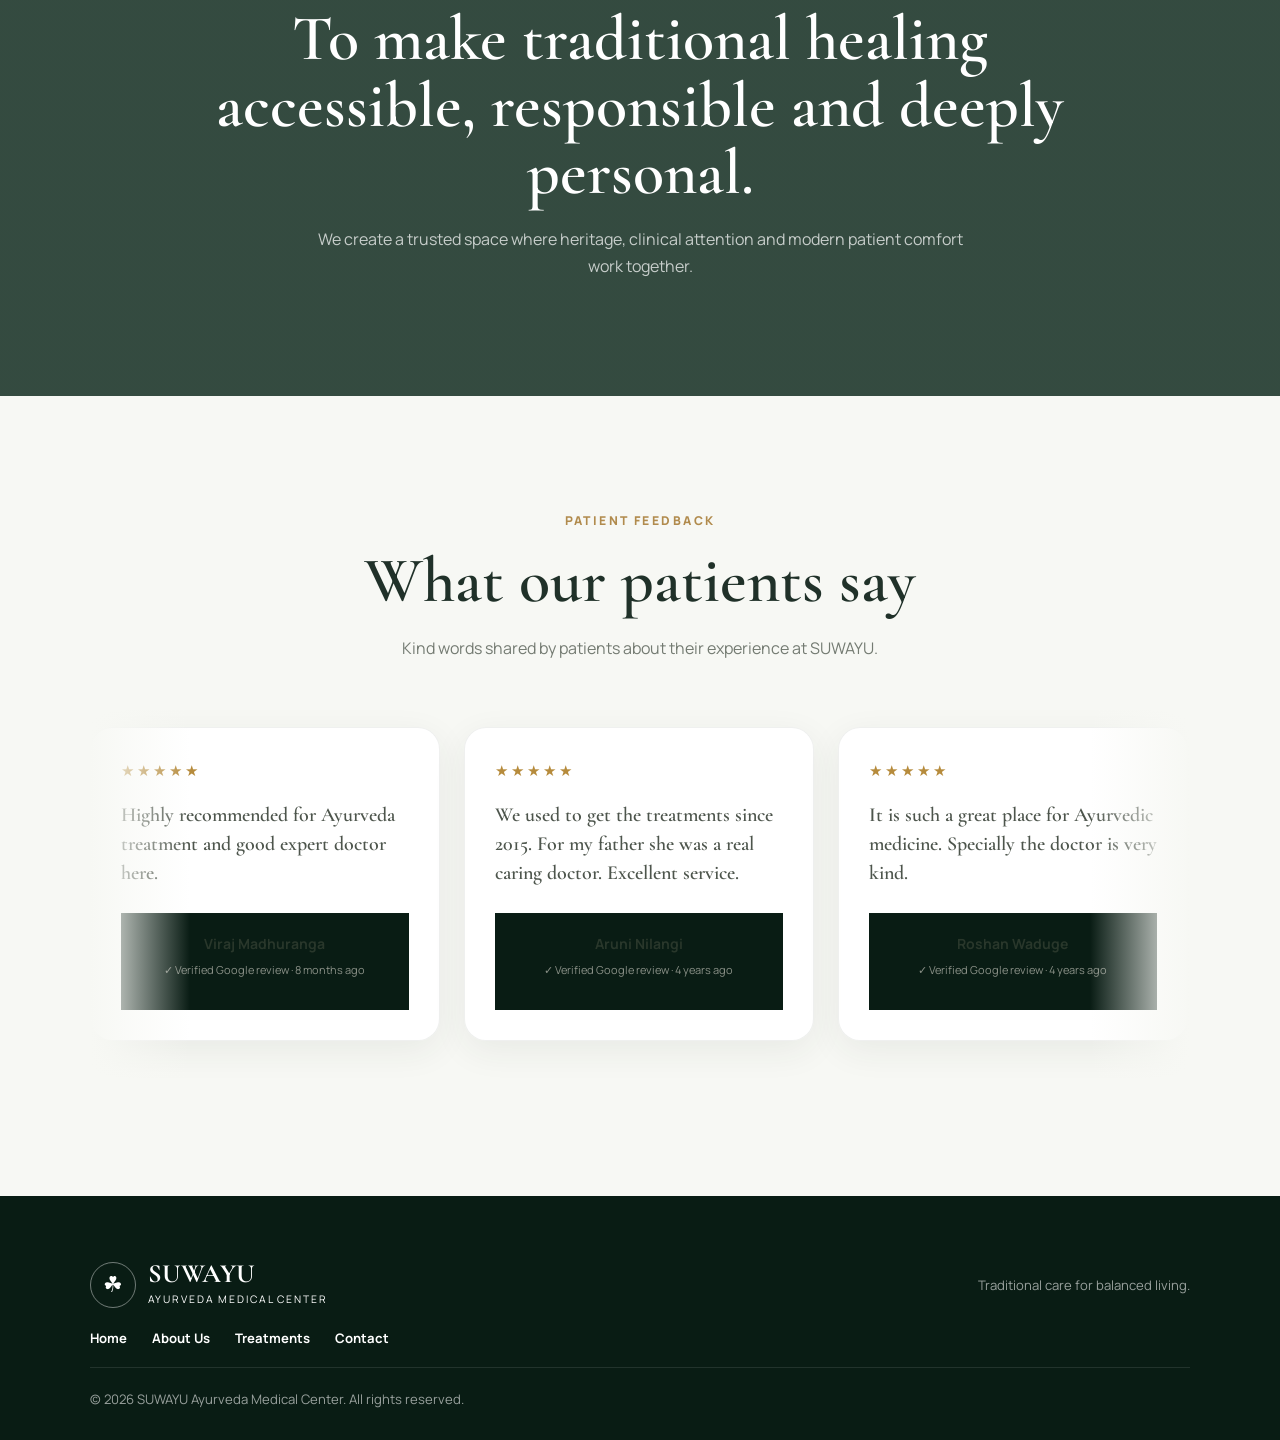
==== commit 5208b851: "about review" ====
--- a/about.html
+++ b/about.html
@@ -109,188 +109,6 @@
         </div>
       </section>
       <section class="mission section">
-                
-            <!-- =========================
-                PATIENT FEEDBACK
-                ========================= -->
-
-            <section class="reviews section">
-            <div class="section-heading centered reveal">
-                <p class="eyebrow">Patient feedback</p>
-
-                <h2>What our patients say</h2>
-
-                <p>
-                Kind words shared by patients about their experience at SUWAYU.
-                </p>
-            </div>
-
-            <div class="marquee-wrap reveal">
-
-                <div class="marquee" aria-label="Patient reviews">
-
-                <div class="marquee-track">
-
-                    <!-- REVIEW 1 -->
-                    <div class="review-card">
-                    <div class="stars">★★★★★</div>
-
-                    <p>
-                        Highly recommended for Ayurveda treatment and good expert doctor here.
-                    </p>
-
-                    <footer>
-                        <strong>Viraj Madhuranga</strong>
-                        <span>✓ Verified Google review · 8 months ago</span>
-                    </footer>
-                    </div>
-
-
-                    <!-- REVIEW 2 -->
-                    <div class="review-card">
-                    <div class="stars">★★★★★</div>
-
-                    <p>
-                        We used to get the treatments since 2015. For my father she was a
-                        real caring doctor. Excellent service.
-                    </p>
-
-                    <footer>
-                        <strong>Aruni Nilangi</strong>
-                        <span>✓ Verified Google review · 4 years ago</span>
-                    </footer>
-                    </div>
-
-
-                    <!-- REVIEW 3 -->
-                    <div class="review-card">
-                    <div class="stars">★★★★★</div>
-
-                    <p>
-                        It is such a great place for Ayurvedic medicine. Specially the
-                        doctor is very kind.
-                    </p>
-
-                    <footer>
-                        <strong>Roshan Waduge</strong>
-                        <span>✓ Verified Google review · 4 years ago</span>
-                    </footer>
-                    </div>
-
-
-                    <!-- REVIEW 4 -->
-                    <div class="review-card">
-                    <div class="stars">★★★★★</div>
-
-                    <p>
-                        She makes wonders happen! Finally I can walk! She is not just a
-                        doctor, she is much more than that.
-                    </p>
-
-                    <footer>
-                        <strong>Fr. F.</strong>
-                        <span>✓ Verified Google review · 7 years ago</span>
-                    </footer>
-                    </div>
-
-
-                    <!-- REVIEW 5 -->
-                    <div class="review-card">
-                    <div class="stars">★★★★★</div>
-
-                    <p>
-                        Good place for ayurvedic medicine.
-                    </p>
-
-                    <footer>
-                        <strong>Gayashan Vidusha</strong>
-                        <span>✓ Verified Google review · 8 years ago</span>
-                    </footer>
-                    </div>
-
-
-                    <!-- DUPLICATE REVIEWS FOR SEAMLESS MARQUEE -->
-
-                    <div class="review-card">
-                    <div class="stars">★★★★★</div>
-
-                    <p>
-                        Highly recommended for Ayurveda treatment and good expert doctor here.
-                    </p>
-
-                    <footer>
-                        <strong>Viraj Madhuranga</strong>
-                        <span>✓ Verified Google review · 8 months ago</span>
-                    </footer>
-                    </div>
-
-
-                    <div class="review-card">
-                    <div class="stars">★★★★★</div>
-
-                    <p>
-                        We used to get the treatments since 2015. For my father she was a
-                        real caring doctor. Excellent service.
-                    </p>
-
-                    <footer>
-                        <strong>Aruni Nilangi</strong>
-                        <span>✓ Verified Google review · 4 years ago</span>
-                    </footer>
-                    </div>
-
-
-                    <div class="review-card">
-                    <div class="stars">★★★★★</div>
-
-                    <p>
-                        It is such a great place for Ayurvedic medicine. Specially the
-                        doctor is very kind.
-                    </p>
-
-                    <footer>
-                        <strong>Roshan Waduge</strong>
-                        <span>✓ Verified Google review · 4 years ago</span>
-                    </footer>
-                    </div>
-
-
-                    <div class="review-card">
-                    <div class="stars">★★★★★</div>
-
-                    <p>
-                        She makes wonders happen! Finally I can walk! She is not just a
-                        doctor, she is much more than that.
-                    </p>
-
-                    <footer>
-                        <strong>Fr. F.</strong>
-                        <span>✓ Verified Google review · 7 years ago</span>
-                    </footer>
-                    </div>
-
-
-                    <div class="review-card">
-                    <div class="stars">★★★★★</div>
-
-                    <p>
-                        Good place for ayurvedic medicine.
-                    </p>
-
-                    <footer>
-                        <strong>Gayashan Vidusha</strong>
-                        <span>✓ Verified Google review · 8 years ago</span>
-                    </footer>
-                    </div>
-
-                </div>
-
-                </div>
-
-            </div>
-            </section>
-
-
         <div class="mission-card reveal">
           <p class="eyebrow light">Our purpose</p>
           <h2>
@@ -303,6 +121,181 @@
           </p>
         </div>
       </section>
+      <section class="reviews section">
+       <div class="section-heading centered reveal">
+                <p class="eyebrow">Patient feedback</p>
+
+                <h2>What our patients say</h2>
+
+                <p>
+                Kind words shared by patients about their experience at SUWAYU.
+                </p>
+            </div>
+
+            <div class="marquee-wrap reveal">
+
+                <div class="marquee" aria-label="Patient reviews">
+
+                <div class="marquee-track">
+
+                    <!-- REVIEW 1 -->
+                    <div class="review-card">
+                    <div class="stars">★★★★★</div>
+
+                    <p>
+                        Highly recommended for Ayurveda treatment and good expert doctor here.
+                    </p>
+
+                    <footer>
+                        <strong>Viraj Madhuranga</strong>
+                        <span>✓ Verified Google review · 8 months ago</span>
+                    </footer>
+                    </div>
+
+
+                    <!-- REVIEW 2 -->
+                    <div class="review-card">
+                    <div class="stars">★★★★★</div>
+
+                    <p>
+                        We used to get the treatments since 2015. For my father she was a
+                        real caring doctor. Excellent service.
+                    </p>
+
+                    <footer>
+                        <strong>Aruni Nilangi</strong>
+                        <span>✓ Verified Google review · 4 years ago</span>
+                    </footer>
+                    </div>
+
+
+                    <!-- REVIEW 3 -->
+                    <div class="review-card">
+                    <div class="stars">★★★★★</div>
+
+                    <p>
+                        It is such a great place for Ayurvedic medicine. Specially the
+                        doctor is very kind.
+                    </p>
+
+                    <footer>
+                        <strong>Roshan Waduge</strong>
+                        <span>✓ Verified Google review · 4 years ago</span>
+                    </footer>
+                    </div>
+
+
+                    <!-- REVIEW 4 -->
+                    <div class="review-card">
+                    <div class="stars">★★★★★</div>
+
+                    <p>
+                        She makes wonders happen! Finally I can walk! She is not just a
+                        doctor, she is much more than that.
+                    </p>
+
+                    <footer>
+                        <strong>Fr. F.</strong>
+                        <span>✓ Verified Google review · 7 years ago</span>
+                    </footer>
+                    </div>
+
+
+                    <!-- REVIEW 5 -->
+                    <div class="review-card">
+                    <div class="stars">★★★★★</div>
+
+                    <p>
+                        Good place for ayurvedic medicine.
+                    </p>
+
+                    <footer>
+                        <strong>Gayashan Vidusha</strong>
+                        <span>✓ Verified Google review · 8 years ago</span>
+                    </footer>
+                    </div>
+
+
+                    <!-- DUPLICATE REVIEWS FOR SEAMLESS MARQUEE -->
+
+                    <div class="review-card">
+                    <div class="stars">★★★★★</div>
+
+                    <p>
+                        Highly recommended for Ayurveda treatment and good expert doctor here.
+                    </p>
+
+                    <footer>
+                        <strong>Viraj Madhuranga</strong>
+                        <span>✓ Verified Google review · 8 months ago</span>
+                    </footer>
+                    </div>
+
+
+                    <div class="review-card">
+                    <div class="stars">★★★★★</div>
+
+                    <p>
+                        We used to get the treatments since 2015. For my father she was a
+                        real caring doctor. Excellent service.
+                    </p>
+
+                    <footer>
+                        <strong>Aruni Nilangi</strong>
+                        <span>✓ Verified Google review · 4 years ago</span>
+                    </footer>
+                    </div>
+
+
+                    <div class="review-card">
+                    <div class="stars">★★★★★</div>
+
+                    <p>
+                        It is such a great place for Ayurvedic medicine. Specially the
+                        doctor is very kind.
+                    </p>
+
+                    <footer>
+                        <strong>Roshan Waduge</strong>
+                        <span>✓ Verified Google review · 4 years ago</span>
+                    </footer>
+                    </div>
+
+
+                    <div class="review-card">
+                    <div class="stars">★★★★★</div>
+
+                    <p>
+                        She makes wonders happen! Finally I can walk! She is not just a
+                        doctor, she is much more than that.
+                    </p>
+
+                    <footer>
+                        <strong>Fr. F.</strong>
+                        <span>✓ Verified Google review · 7 years ago</span>
+                    </footer>
+                    </div>
+
+
+                    <div class="review-card">
+                    <div class="stars">★★★★★</div>
+
+                    <p>
+                        Good place for ayurvedic medicine.
+                    </p>
+
+                    <footer>
+                        <strong>Gayashan Vidusha</strong>
+                        <span>✓ Verified Google review · 8 years ago</span>
+                    </footer>
+                    </div>
+
+                </div>
+
+                </div>
+
+            </div>
+          </section>
     </main>
     <footer>
       <div class="footer-brand">
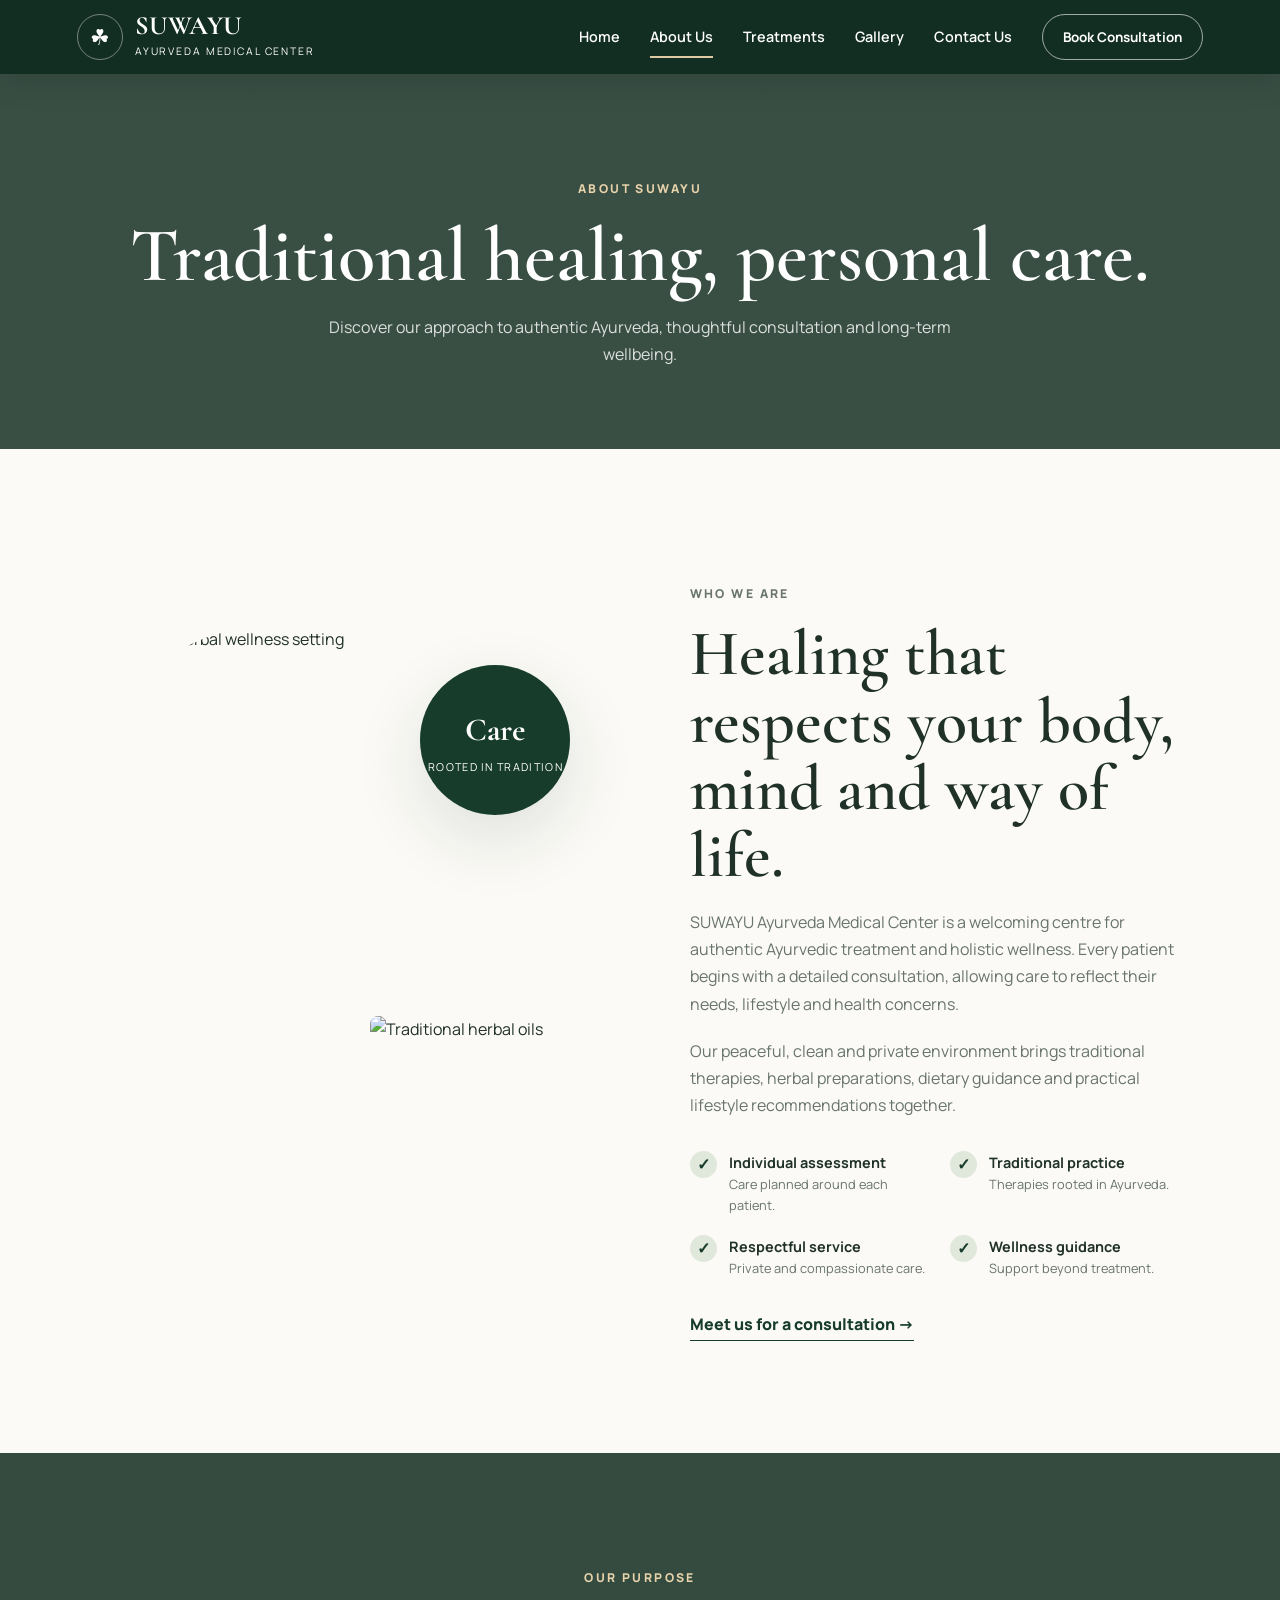
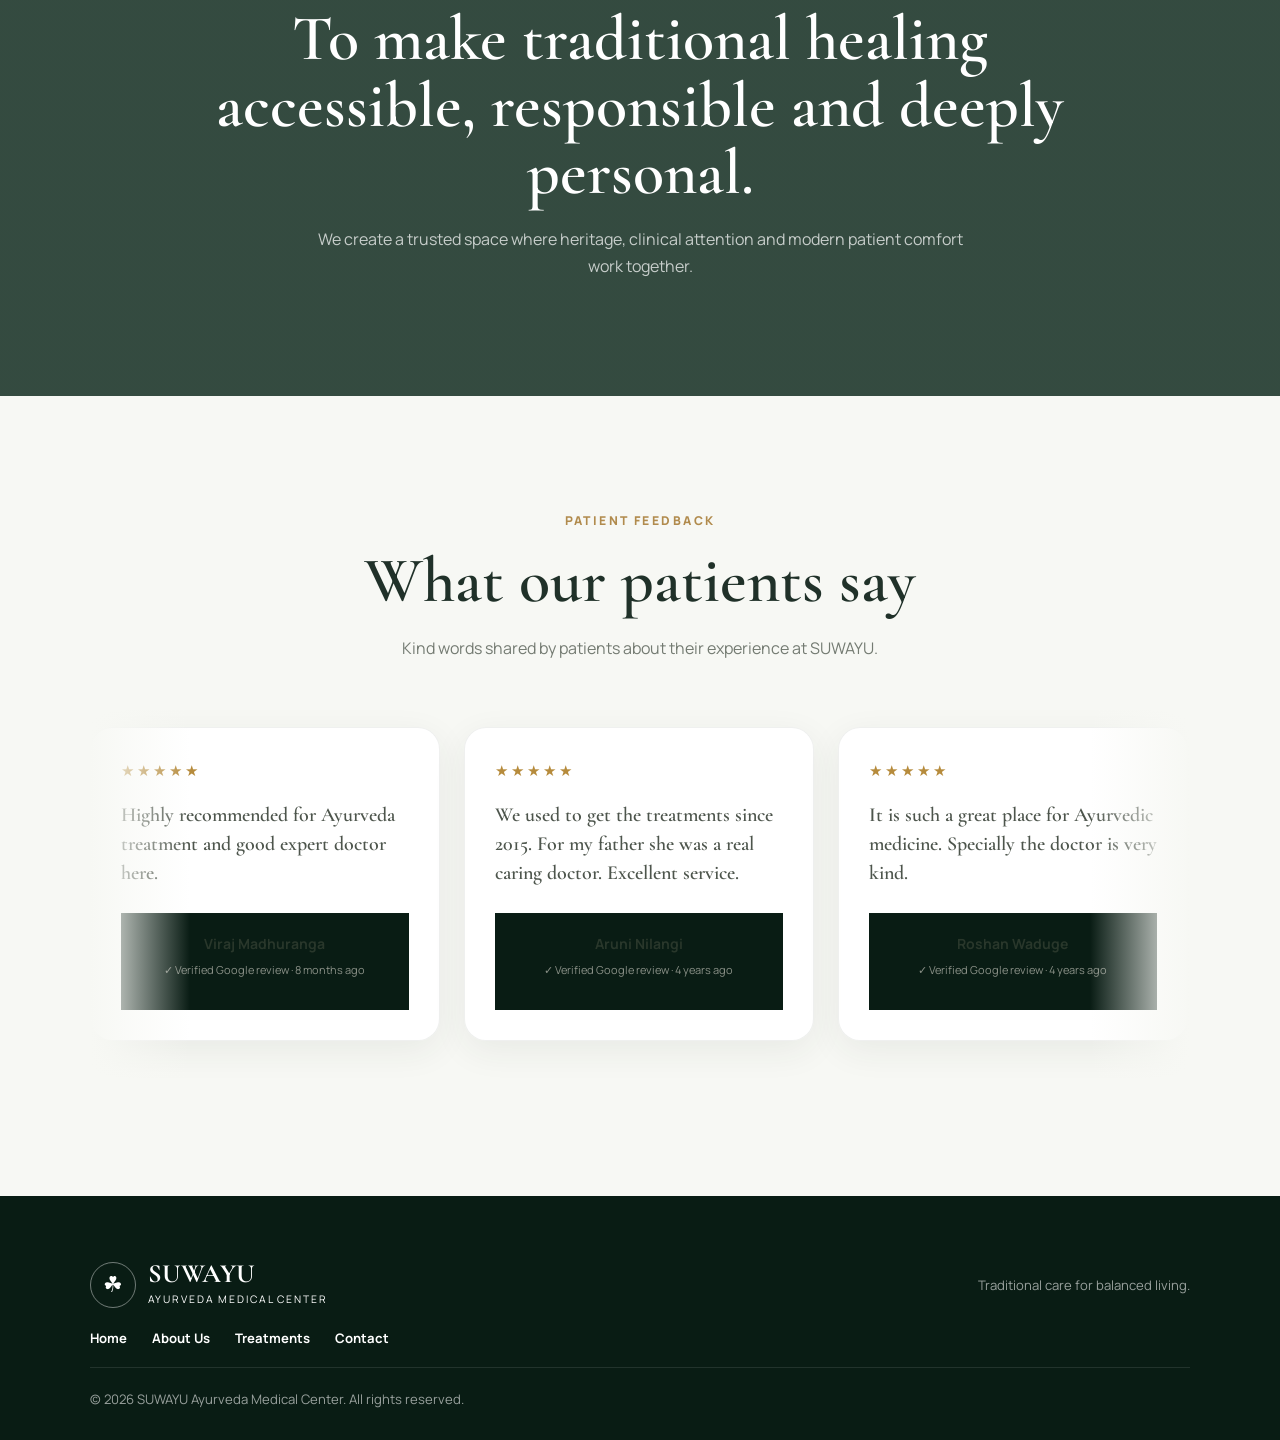
==== commit ad35a28f: "changed" ====
--- a/about.html
+++ b/about.html
@@ -30,8 +30,9 @@
       <nav class="main-nav" id="mainNav">
         <a href="index.html" class="nav-link">Home</a
         ><a href="about.html" class="nav-link active">About Us</a
-        ><a href="treatments.html" class="nav-link">Treatments</a
-        ><a href="contact.html" class="nav-link">Contact Us</a
+        ><a href="treatments.html" class="nav-link">Treatments</a>
+        <a href="gallery.html" class="nav-link">Gallery</a>
+        <a href="contact.html" class="nav-link">Contact Us</a
         ><a href="contact.html" class="nav-cta">Book Consultation</a>
       </nav>
     </header>
@@ -295,7 +296,7 @@
                 </div>
 
             </div>
-          </section>
+        </section>
     </main>
     <footer>
       <div class="footer-brand">
--- a/styles.css
+++ b/styles.css
@@ -693,7 +693,455 @@
   color: #8a9087;
 }
 
-
+/* =====================================================
+   SUWAYU GALLERY
+   ===================================================== */
+
+
+/* =========================
+   GALLERY HERO
+   ========================= */
+
+.gallery-hero {
+  min-height: 520px;
+  padding: 150px 8% 110px;
+
+  display: flex;
+  align-items: center;
+
+  position: relative;
+  overflow: hidden;
+
+  background:
+    linear-gradient(
+      90deg,
+      rgba(37, 52, 33, 0.94),
+      rgba(37, 52, 33, 0.72),
+      rgba(37, 52, 33, 0.48)
+    ),
+    linear-gradient(
+      135deg,
+      #46563d,
+      #263624
+    );
+}
+
+.gallery-hero::after {
+  content: "";
+  position: absolute;
+
+  width: 500px;
+  height: 500px;
+
+  right: -180px;
+  top: -180px;
+
+  border: 1px solid rgba(255, 255, 255, 0.1);
+  border-radius: 50%;
+}
+
+.gallery-hero-content {
+  max-width: 700px;
+  position: relative;
+  z-index: 2;
+}
+
+.gallery-hero h1 {
+  color: #fffdf8;
+  font-family: "Cormorant Garamond", serif;
+  font-size: clamp(52px, 7vw, 88px);
+  line-height: 0.95;
+  margin: 15px 0 25px;
+  font-weight: 600;
+}
+
+.gallery-hero h1 em {
+  color: #d6c39b;
+  font-style: italic;
+}
+
+.gallery-hero-content > p:last-child {
+  color: rgba(255, 255, 255, 0.78);
+  max-width: 570px;
+  font-size: 16px;
+  line-height: 1.8;
+}
+
+
+/* =========================
+   GALLERY INTRO
+   ========================= */
+
+.gallery-intro {
+  padding-bottom: 50px;
+}
+
+
+/* =========================
+   GALLERY CATEGORY
+   ========================= */
+
+.gallery-category {
+  display: flex;
+  align-items: flex-end;
+  justify-content: space-between;
+
+  gap: 50px;
+
+  margin-bottom: 45px;
+}
+
+.gallery-category h2 {
+  margin-top: 8px;
+}
+
+.gallery-category > p {
+  max-width: 420px;
+  color: #70766c;
+  line-height: 1.7;
+}
+
+
+/* =========================
+   CLINIC GALLERY GRID
+   ========================= */
+
+.gallery-grid {
+  display: grid;
+
+  grid-template-columns:
+    1.35fr
+    1fr
+    1fr;
+
+  grid-template-rows:
+    270px
+    270px;
+
+  gap: 18px;
+}
+
+.gallery-item {
+  position: relative;
+  overflow: hidden;
+
+  border-radius: 20px;
+
+  background: #eeece3;
+
+  border: 1px solid rgba(63, 78, 56, 0.1);
+}
+
+.gallery-large {
+  grid-row: span 2;
+}
+
+
+/* =========================
+   EMPTY IMAGE PLACEHOLDER
+   ========================= */
+
+.empty-gallery {
+  display: flex;
+  align-items: center;
+  justify-content: center;
+}
+
+.gallery-placeholder {
+  width: 100%;
+  height: 100%;
+
+  display: flex;
+  flex-direction: column;
+
+  align-items: center;
+  justify-content: center;
+
+  text-align: center;
+
+  background:
+    radial-gradient(
+      circle at 30% 30%,
+      rgba(255,255,255,0.65),
+      transparent 45%
+    ),
+    #eeece3;
+
+  color: #6e7568;
+}
+
+.gallery-placeholder span {
+  width: 52px;
+  height: 52px;
+
+  display: flex;
+  align-items: center;
+  justify-content: center;
+
+  border-radius: 50%;
+
+  border: 1px solid rgba(64, 82, 58, 0.2);
+
+  font-size: 25px;
+  font-weight: 300;
+
+  margin-bottom: 14px;
+}
+
+.gallery-placeholder strong {
+  font-family: "Cormorant Garamond", serif;
+  font-size: 22px;
+
+  color: #475441;
+}
+
+.gallery-placeholder small {
+  margin-top: 6px;
+
+  font-family: "Manrope", sans-serif;
+  font-size: 11px;
+
+  color: #92978e;
+}
+
+
+/* =========================
+   TREATMENT GALLERY
+   ========================= */
+
+.treatment-gallery-section {
+  background: #f4f2e9;
+  margin-top: 80px;
+}
+
+.treatment-gallery-grid {
+  max-width: 1250px;
+  margin: 55px auto 0;
+
+  display: grid;
+
+  grid-template-columns:
+    repeat(3, 1fr);
+
+  gap: 22px;
+}
+
+
+/* =========================
+   TREATMENT CARDS
+   ========================= */
+
+.treatment-gallery-card {
+  min-height: 340px;
+
+  border-radius: 20px;
+
+  overflow: hidden;
+
+  background: #ebe9df;
+
+  border: 1px solid rgba(63, 78, 56, 0.1);
+
+  transition:
+    transform 0.3s ease,
+    box-shadow 0.3s ease;
+}
+
+.treatment-gallery-card:hover {
+  transform: translateY(-5px);
+
+  box-shadow:
+    0 18px 40px rgba(44, 55, 39, 0.1);
+}
+
+.treatment-placeholder {
+  width: 100%;
+  height: 100%;
+
+  min-height: 340px;
+
+  display: flex;
+  flex-direction: column;
+
+  justify-content: center;
+  align-items: center;
+
+  text-align: center;
+
+  background:
+    linear-gradient(
+      145deg,
+      rgba(255,255,255,0.4),
+      transparent
+    );
+}
+
+.placeholder-icon {
+  width: 58px;
+  height: 58px;
+
+  border-radius: 50%;
+
+  border: 1px solid rgba(62, 81, 55, 0.18);
+
+  display: flex;
+  align-items: center;
+  justify-content: center;
+
+  font-size: 27px;
+
+  color: #64705e;
+
+  margin-bottom: 18px;
+}
+
+.treatment-placeholder strong {
+  font-family: "Cormorant Garamond", serif;
+
+  font-size: 24px;
+
+  font-weight: 600;
+
+  color: #46533f;
+}
+
+.treatment-placeholder span {
+  margin-top: 7px;
+
+  font-family: "Manrope", sans-serif;
+
+  font-size: 11px;
+
+  color: #969a91;
+}
+
+
+/* =========================
+   GALLERY CTA
+   ========================= */
+
+.gallery-cta {
+  padding-top: 100px;
+}
+
+.gallery-cta-card {
+  max-width: 1100px;
+
+  margin: auto;
+
+  padding: 70px 8%;
+
+  border-radius: 25px;
+
+  text-align: center;
+
+  background:
+    linear-gradient(
+      135deg,
+      #3e4d37,
+      #293728
+    );
+
+  box-shadow:
+    0 20px 50px rgba(39, 52, 34, 0.12);
+}
+
+.gallery-cta-card h2 {
+  color: #fffdf8;
+
+  max-width: 700px;
+
+  margin: 15px auto;
+
+  font-family: "Cormorant Garamond", serif;
+
+  font-size: clamp(36px, 5vw, 58px);
+
+  line-height: 1;
+}
+
+.gallery-cta-card > p:not(.eyebrow) {
+  max-width: 560px;
+
+  margin: 0 auto 30px;
+
+  color: rgba(255,255,255,0.72);
+
+  line-height: 1.7;
+}
+
+.gallery-cta-card .nav-cta {
+  display: inline-flex;
+}
+
+
+/* =========================
+   MOBILE
+   ========================= */
+
+@media (max-width: 900px) {
+
+  .gallery-hero {
+    min-height: 450px;
+    padding: 120px 7% 90px;
+  }
+
+  .gallery-category {
+    flex-direction: column;
+    align-items: flex-start;
+  }
+
+  .gallery-grid {
+    grid-template-columns: 1fr 1fr;
+    grid-template-rows: 300px 220px 220px;
+  }
+
+  .gallery-large {
+    grid-column: span 2;
+    grid-row: auto;
+  }
+
+  .treatment-gallery-grid {
+    grid-template-columns: 1fr 1fr;
+  }
+
+}
+
+
+@media (max-width: 600px) {
+
+  .gallery-hero {
+    min-height: 430px;
+    padding: 110px 6% 80px;
+  }
+
+  .gallery-hero h1 {
+    font-size: 52px;
+  }
+
+  .gallery-grid {
+    display: flex;
+    flex-direction: column;
+  }
+
+  .gallery-item {
+    min-height: 280px;
+  }
+
+  .treatment-gallery-grid {
+    grid-template-columns: 1fr;
+  }
+
+  .treatment-gallery-card,
+  .treatment-placeholder {
+    min-height: 300px;
+  }
+
+  .gallery-cta-card {
+    padding: 55px 25px;
+  }
+
+}
 /* ========================================
    AUTOMATIC MOVEMENT
    ======================================== */
